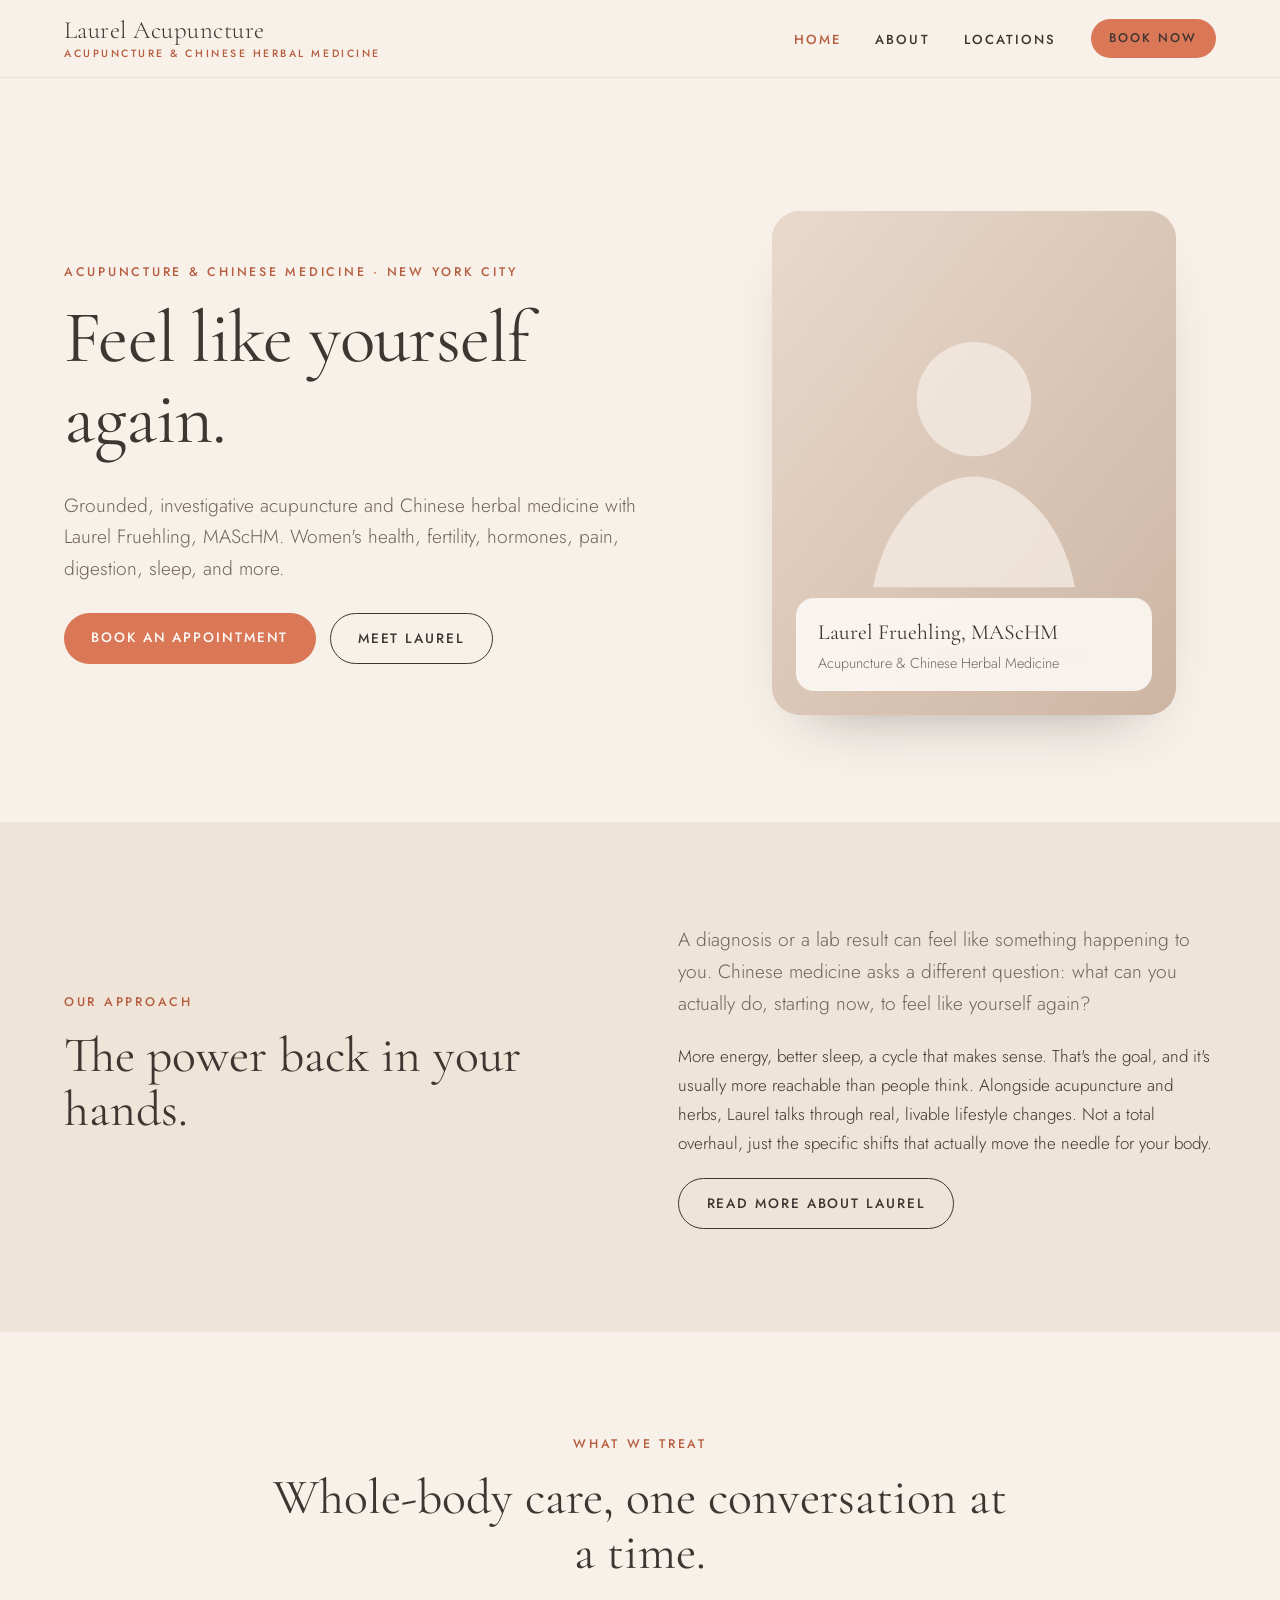
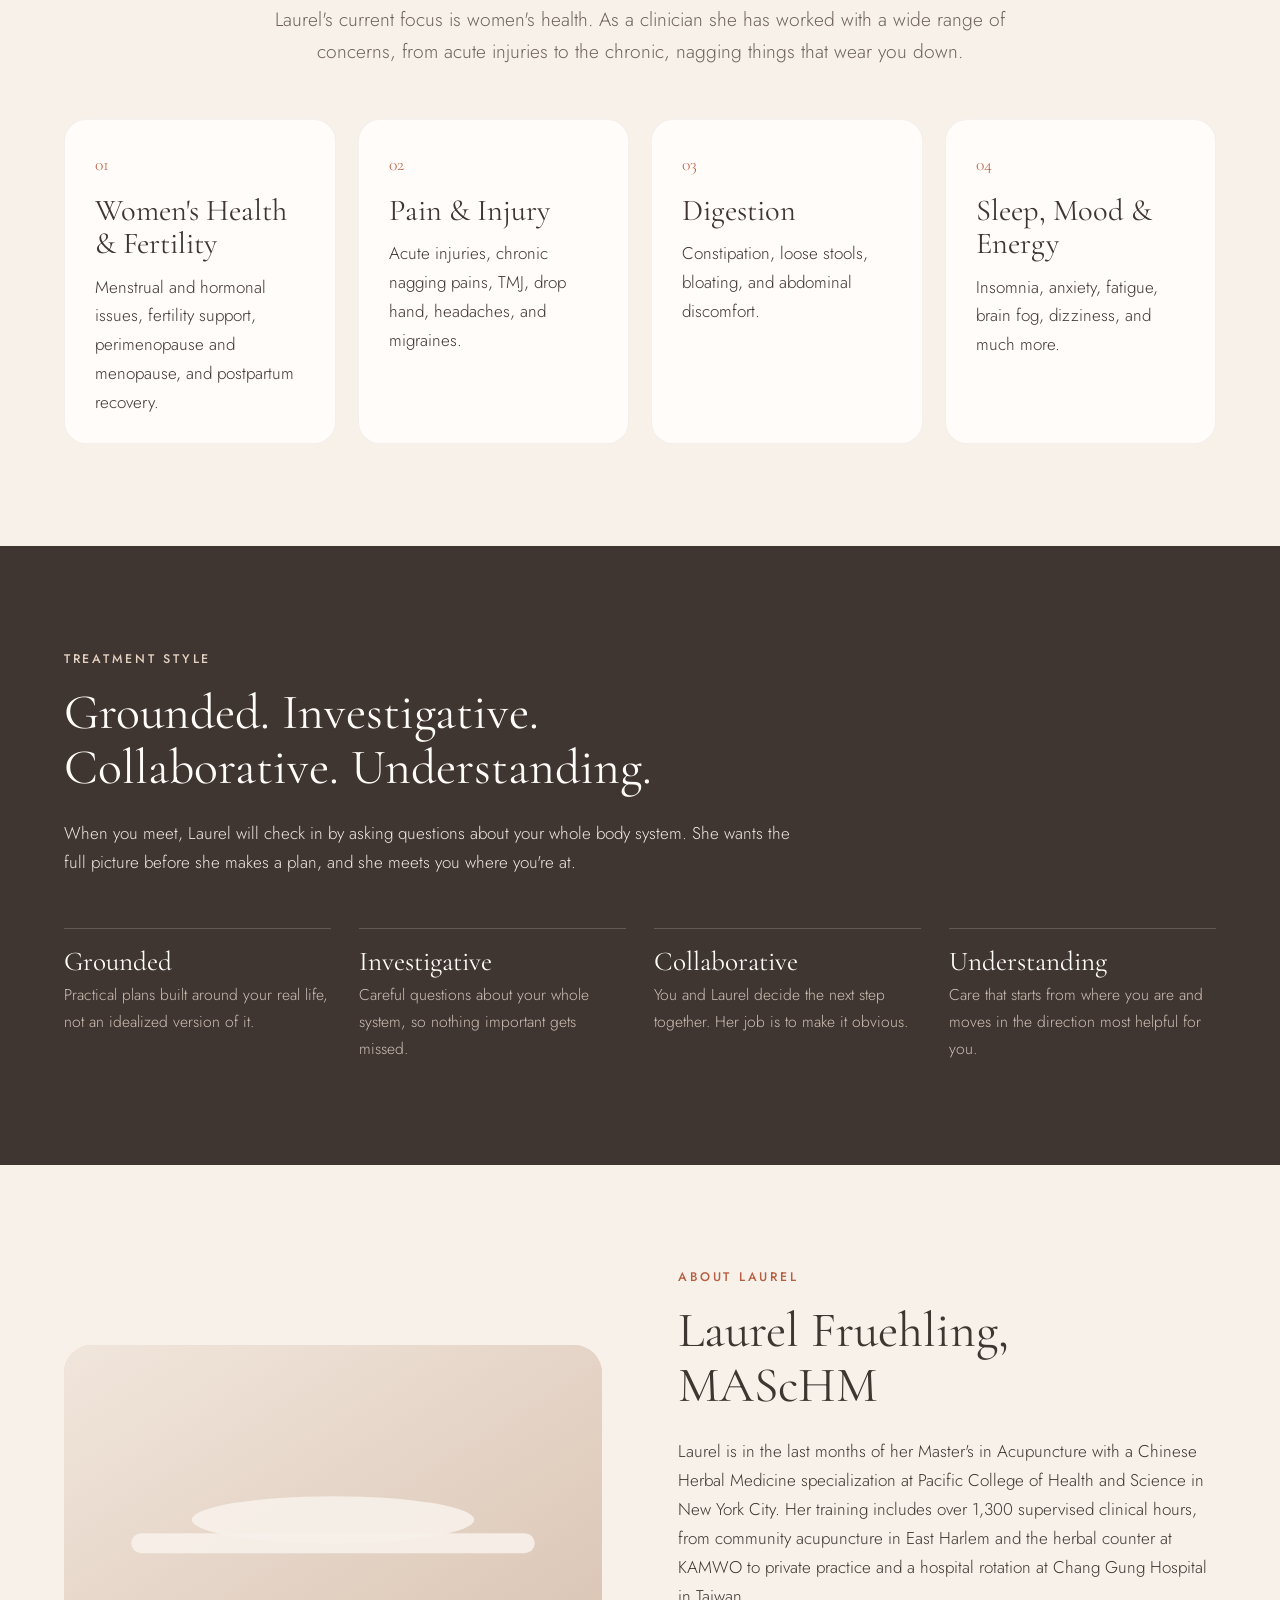
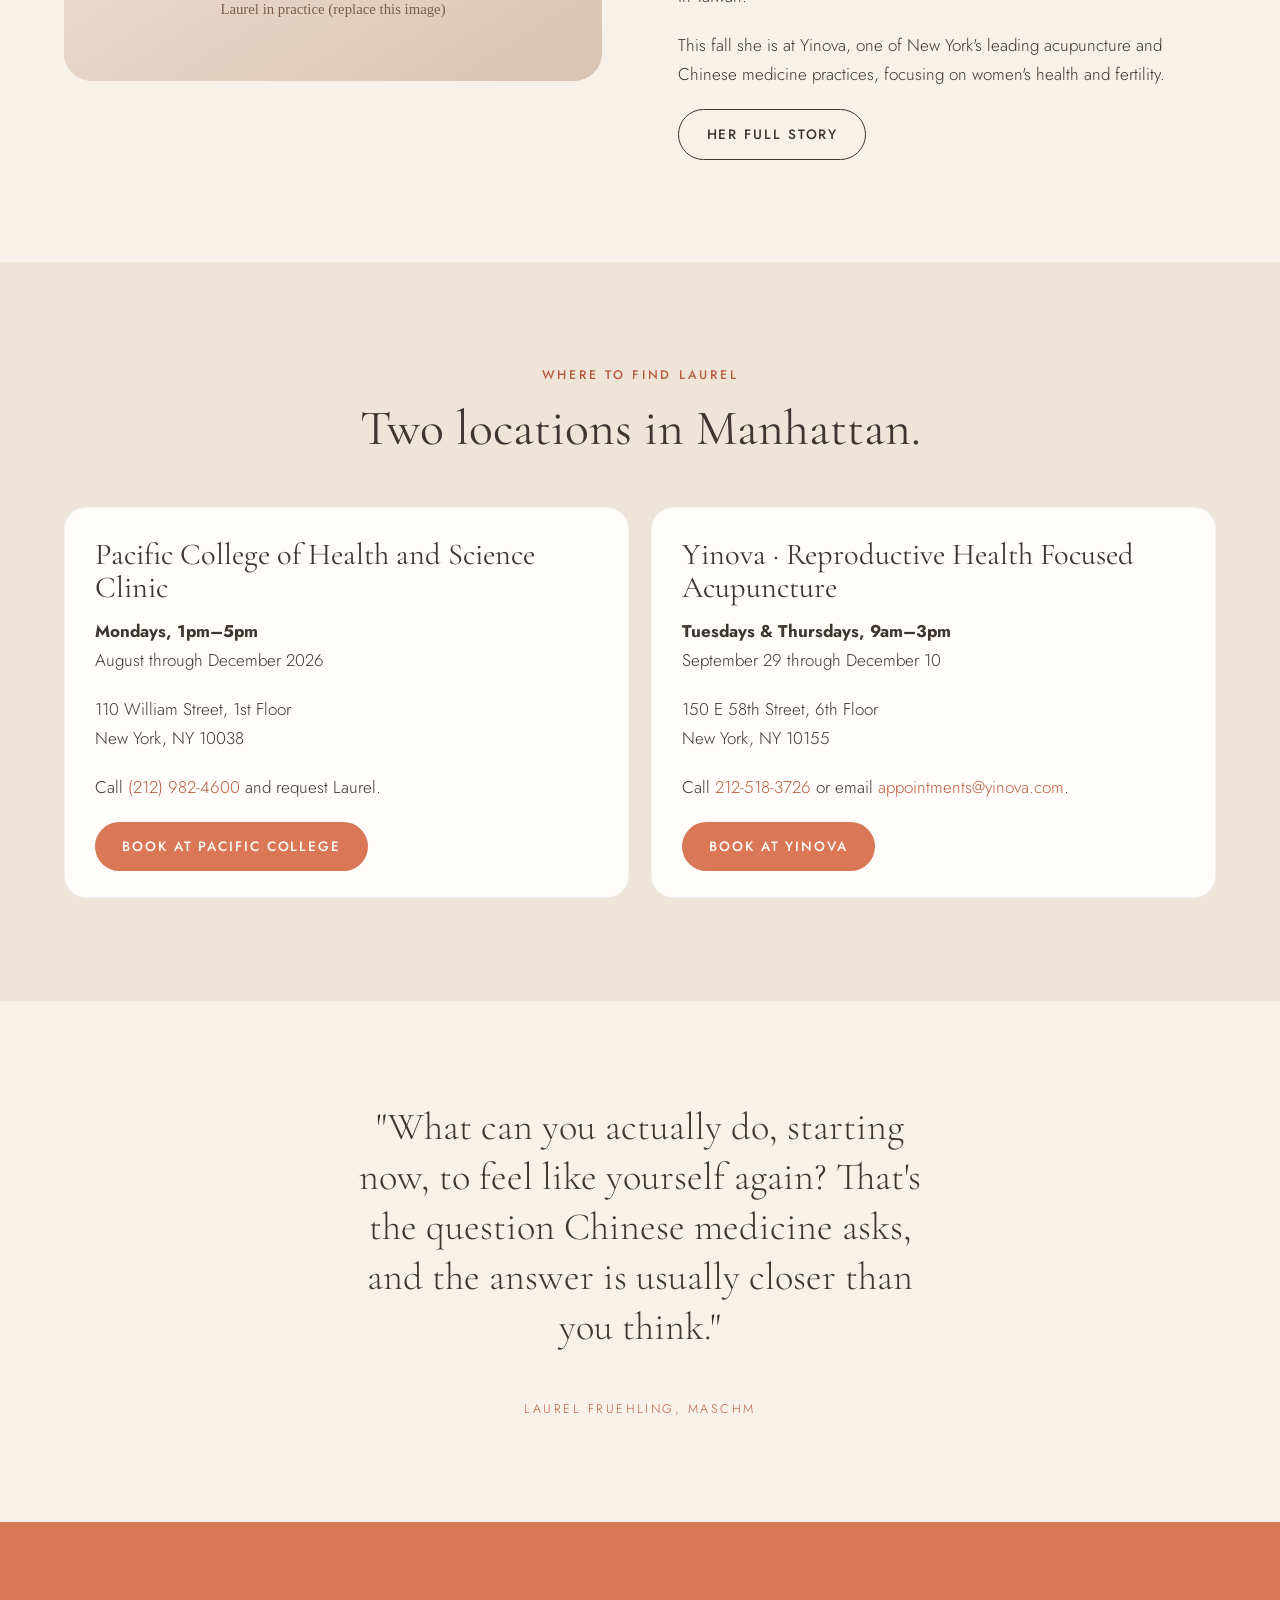
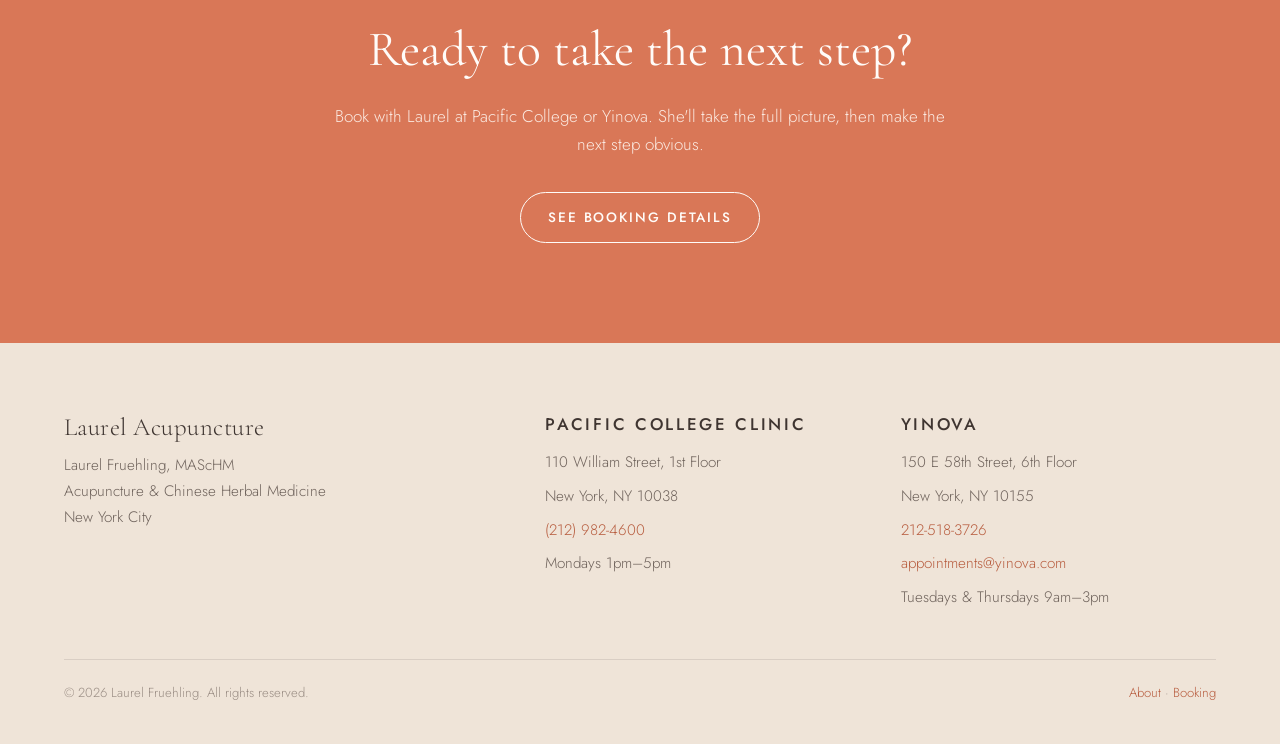
==== index.html @ be8a11d7 "Add Laurel Acupuncture website: landing, about, and booking pages Static site styled after warm edit" ====
<!doctype html>
<html lang="en">
<head>
  <meta charset="utf-8">
  <meta name="viewport" content="width=device-width, initial-scale=1">
  <title>Laurel Acupuncture — Acupuncture &amp; Chinese Herbal Medicine in New York City</title>
  <meta name="description" content="Laurel Fruehling, MAScHM, offers grounded, investigative acupuncture and Chinese herbal medicine in New York City, with a focus on women's health, fertility, and hormonal wellness.">
  <link rel="preconnect" href="https://fonts.googleapis.com">
  <link rel="preconnect" href="https://fonts.gstatic.com" crossorigin>
  <link href="https://fonts.googleapis.com/css2?family=Cormorant+Garamond:ital,wght@0,400;0,500;1,400&family=Jost:wght@300;400;500&display=swap" rel="stylesheet">
  <link rel="stylesheet" href="css/styles.css">
</head>
<body>

  <header class="site-header">
    <div class="wrap nav">
      <a class="brand" href="index.html">Laurel Acupuncture<small>Acupuncture &amp; Chinese Herbal Medicine</small></a>
      <button class="nav-toggle" aria-expanded="false" aria-controls="nav-links">Menu</button>
      <ul class="nav-links" id="nav-links">
        <li><a href="index.html" aria-current="page">Home</a></li>
        <li><a href="about.html">About</a></li>
        <li><a href="booking.html">Locations</a></li>
        <li><a class="btn btn-primary" href="booking.html">Book Now</a></li>
      </ul>
    </div>
  </header>

  <main>

    <section class="hero">
      <div class="wrap hero-grid">
        <div>
          <p class="eyebrow">Acupuncture &amp; Chinese Medicine · New York City</p>
          <h1>Feel like yourself again.</h1>
          <p class="lead">Grounded, investigative acupuncture and Chinese herbal medicine with Laurel Fruehling, MAScHM. Women's health, fertility, hormones, pain, digestion, sleep, and more.</p>
          <div class="hero-actions">
            <a class="btn btn-primary" href="booking.html">Book an appointment</a>
            <a class="btn btn-outline" href="about.html">Meet Laurel</a>
          </div>
        </div>
        <figure class="hero-figure">
          <img src="images/laurel-portrait.jpg" onerror="this.onerror=null;this.src='images/laurel-portrait.svg'" alt="Laurel Fruehling, acupuncturist and Chinese herbalist">
          <figcaption><strong>Laurel Fruehling, MAScHM</strong>Acupuncture &amp; Chinese Herbal Medicine</figcaption>
        </figure>
      </div>
    </section>

    <section class="section section-sand">
      <div class="wrap two-col">
        <div>
          <p class="eyebrow">Our approach</p>
          <h2>The power back in your hands.</h2>
        </div>
        <div>
          <p class="lead">A diagnosis or a lab result can feel like something happening to you. Chinese medicine asks a different question: what can you actually do, starting now, to feel like yourself again?</p>
          <p>More energy, better sleep, a cycle that makes sense. That's the goal, and it's usually more reachable than people think. Alongside acupuncture and herbs, Laurel talks through real, livable lifestyle changes. Not a total overhaul, just the specific shifts that actually move the needle for your body.</p>
          <a class="btn btn-outline" href="about.html">Read more about Laurel</a>
        </div>
      </div>
    </section>

    <section class="section">
      <div class="wrap">
        <div class="section-head center">
          <p class="eyebrow">What we treat</p>
          <h2>Whole-body care, one conversation at a time.</h2>
          <p class="lead">Laurel's current focus is women's health. As a clinician she has worked with a wide range of concerns, from acute injuries to the chronic, nagging things that wear you down.</p>
        </div>

        <div class="card-grid">
          <article class="card">
            <p class="num">01</p>
            <h3>Women's Health &amp; Fertility</h3>
            <p>Menstrual and hormonal issues, fertility support, perimenopause and menopause, and postpartum recovery.</p>
          </article>
          <article class="card">
            <p class="num">02</p>
            <h3>Pain &amp; Injury</h3>
            <p>Acute injuries, chronic nagging pains, TMJ, drop hand, headaches, and migraines.</p>
          </article>
          <article class="card">
            <p class="num">03</p>
            <h3>Digestion</h3>
            <p>Constipation, loose stools, bloating, and abdominal discomfort.</p>
          </article>
          <article class="card">
            <p class="num">04</p>
            <h3>Sleep, Mood &amp; Energy</h3>
            <p>Insomnia, anxiety, fatigue, brain fog, dizziness, and much more.</p>
          </article>
        </div>
      </div>
    </section>

    <section class="section section-ink">
      <div class="wrap">
        <div class="section-head">
          <p class="eyebrow">Treatment style</p>
          <h2>Grounded. Investigative. Collaborative. Understanding.</h2>
          <p>When you meet, Laurel will check in by asking questions about your whole body system. She wants the full picture before she makes a plan, and she meets you where you're at.</p>
        </div>
        <div class="values">
          <div>
            <h3>Grounded</h3>
            <p>Practical plans built around your real life, not an idealized version of it.</p>
          </div>
          <div>
            <h3>Investigative</h3>
            <p>Careful questions about your whole system, so nothing important gets missed.</p>
          </div>
          <div>
            <h3>Collaborative</h3>
            <p>You and Laurel decide the next step together. Her job is to make it obvious.</p>
          </div>
          <div>
            <h3>Understanding</h3>
            <p>Care that starts from where you are and moves in the direction most helpful for you.</p>
          </div>
        </div>
      </div>
    </section>

    <section class="section">
      <div class="wrap two-col">
        <div class="rounded-img">
          <img src="images/laurel-practice.jpg" onerror="this.onerror=null;this.src='images/laurel-practice.svg'" alt="Laurel treating a patient">
        </div>
        <div>
          <p class="eyebrow">About Laurel</p>
          <h2>Laurel Fruehling, MAScHM</h2>
          <p>Laurel is in the last months of her Master's in Acupuncture with a Chinese Herbal Medicine specialization at Pacific College of Health and Science in New York City. Her training includes over 1,300 supervised clinical hours, from community acupuncture in East Harlem and the herbal counter at KAMWO to private practice and a hospital rotation at Chang Gung Hospital in Taiwan.</p>
          <p>This fall she is at Yinova, one of New York's leading acupuncture and Chinese medicine practices, focusing on women's health and fertility.</p>
          <a class="btn btn-outline" href="about.html">Her full story</a>
        </div>
      </div>
    </section>

    <section class="section section-sand">
      <div class="wrap">
        <div class="section-head center">
          <p class="eyebrow">Where to find Laurel</p>
          <h2>Two locations in Manhattan.</h2>
        </div>
        <div class="card-grid">
          <article class="card">
            <h3>Pacific College of Health and Science Clinic</h3>
            <p><strong>Mondays, 1pm–5pm</strong><br>August through December 2026</p>
            <p>110 William Street, 1st Floor<br>New York, NY 10038</p>
            <p>Call <a href="tel:+12129824600">(212) 982-4600</a> and request Laurel.</p>
            <a class="btn btn-primary" href="booking.html#pacific">Book at Pacific College</a>
          </article>
          <article class="card">
            <h3>Yinova · Reproductive Health Focused Acupuncture</h3>
            <p><strong>Tuesdays &amp; Thursdays, 9am–3pm</strong><br>September 29 through December 10</p>
            <p>150 E 58th Street, 6th Floor<br>New York, NY 10155</p>
            <p>Call <a href="tel:+12125183726">212-518-3726</a> or email <a href="mailto:appointments@yinova.com">appointments@yinova.com</a>.</p>
            <a class="btn btn-primary" href="booking.html#yinova">Book at Yinova</a>
          </article>
        </div>
      </div>
    </section>

    <section class="section">
      <div class="wrap">
        <blockquote class="quote">
          <p>"What can you actually do, starting now, to feel like yourself again? That's the question Chinese medicine asks, and the answer is usually closer than you think."</p>
          <cite>Laurel Fruehling, MAScHM</cite>
        </blockquote>
      </div>
    </section>

    <section class="cta-band">
      <div class="wrap">
        <h2>Ready to take the next step?</h2>
        <p>Book with Laurel at Pacific College or Yinova. She'll take the full picture, then make the next step obvious.</p>
        <a class="btn btn-light" href="booking.html">See booking details</a>
      </div>
    </section>

  </main>

  <footer class="site-footer">
    <div class="wrap">
      <div class="footer-grid">
        <div>
          <a class="brand" href="index.html">Laurel Acupuncture</a>
          <p>Laurel Fruehling, MAScHM<br>Acupuncture &amp; Chinese Herbal Medicine<br>New York City</p>
        </div>
        <div>
          <h3>Pacific College Clinic</h3>
          <ul>
            <li>110 William Street, 1st Floor</li>
            <li>New York, NY 10038</li>
            <li><a href="tel:+12129824600">(212) 982-4600</a></li>
            <li>Mondays 1pm–5pm</li>
          </ul>
        </div>
        <div>
          <h3>Yinova</h3>
          <ul>
            <li>150 E 58th Street, 6th Floor</li>
            <li>New York, NY 10155</li>
            <li><a href="tel:+12125183726">212-518-3726</a></li>
            <li><a href="mailto:appointments@yinova.com">appointments@yinova.com</a></li>
            <li>Tuesdays &amp; Thursdays 9am–3pm</li>
          </ul>
        </div>
      </div>
      <div class="footer-bottom">
        <span>© 2026 Laurel Fruehling. All rights reserved.</span>
        <span><a href="about.html">About</a> · <a href="booking.html">Booking</a></span>
      </div>
    </div>
  </footer>

  <script src="js/nav.js"></script>
</body>
</html>
---- css/styles.css ----
/* Laurel Acupuncture — shared styles
   Palette and typography inspired by warm, editorial wellness sites:
   cream and sand backgrounds, a terracotta accent, serif display type. */

:root {
  --cream: #f7f1ea;
  --cream-deep: #efe4d8;
  --sand: #e3d2c2;
  --sand-deep: #d6c0ab;
  --terracotta: #d97757;
  --terracotta-deep: #b85e40;
  --ink: #3f3531;
  --ink-soft: #6f635c;
  --ink-mute: #9a8d84;
  --white: #fffcf9;

  --font-display: "Cormorant Garamond", "Times New Roman", Georgia, serif;
  --font-body: "Jost", "Helvetica Neue", Arial, sans-serif;

  --max: 1180px;
  --gutter: clamp(20px, 5vw, 64px);
  --radius: 28px;
}

*,
*::before,
*::after {
  box-sizing: border-box;
}

html {
  scroll-behavior: smooth;
}

body {
  margin: 0;
  background: var(--cream);
  color: var(--ink);
  font-family: var(--font-body);
  font-weight: 300;
  font-size: 17px;
  line-height: 1.7;
  -webkit-font-smoothing: antialiased;
}

img {
  max-width: 100%;
  display: block;
}

a {
  color: var(--terracotta-deep);
  text-decoration: none;
}

a:hover {
  text-decoration: underline;
}

h1,
h2,
h3 {
  font-family: var(--font-display);
  font-weight: 400;
  line-height: 1.1;
  margin: 0 0 0.5em;
  color: var(--ink);
}

h1 {
  font-size: clamp(2.6rem, 6vw, 4.6rem);
  letter-spacing: -0.01em;
}

h2 {
  font-size: clamp(2rem, 4vw, 3.1rem);
}

h3 {
  font-size: clamp(1.5rem, 2.4vw, 1.9rem);
}

p {
  margin: 0 0 1.2em;
}

.eyebrow {
  font-family: var(--font-body);
  font-size: 0.78rem;
  font-weight: 500;
  letter-spacing: 0.22em;
  text-transform: uppercase;
  color: var(--terracotta-deep);
  margin-bottom: 1.2em;
}

.lead {
  font-size: 1.2rem;
  line-height: 1.65;
  color: var(--ink-soft);
}

.wrap {
  width: min(var(--max), 100% - 2 * var(--gutter));
  margin-inline: auto;
}

/* ---------- Buttons ---------- */

.btn {
  display: inline-block;
  padding: 0.95em 2em;
  border-radius: 999px;
  font-family: var(--font-body);
  font-size: 0.85rem;
  font-weight: 500;
  letter-spacing: 0.14em;
  text-transform: uppercase;
  text-decoration: none;
  transition: background 0.2s ease, color 0.2s ease, transform 0.2s ease;
}

.btn:hover {
  text-decoration: none;
  transform: translateY(-1px);
}

.btn-primary {
  background: var(--terracotta);
  color: var(--white);
}

.btn-primary:hover {
  background: var(--terracotta-deep);
}

.btn-outline {
  border: 1px solid var(--ink);
  color: var(--ink);
}

.btn-outline:hover {
  background: var(--ink);
  color: var(--white);
}

.btn-light {
  border: 1px solid var(--white);
  color: var(--white);
}

.btn-light:hover {
  background: var(--white);
  color: var(--ink);
}

/* ---------- Header ---------- */

.site-header {
  position: sticky;
  top: 0;
  z-index: 50;
  background: rgba(247, 241, 234, 0.92);
  backdrop-filter: blur(10px);
  border-bottom: 1px solid rgba(63, 53, 49, 0.08);
}

.nav {
  display: flex;
  align-items: center;
  justify-content: space-between;
  gap: 24px;
  padding: 18px 0;
}

.brand {
  font-family: var(--font-display);
  font-size: 1.55rem;
  letter-spacing: 0.02em;
  color: var(--ink);
  line-height: 1;
}

.brand:hover {
  text-decoration: none;
}

.brand small {
  display: block;
  font-family: var(--font-body);
  font-size: 0.66rem;
  font-weight: 500;
  letter-spacing: 0.24em;
  text-transform: uppercase;
  color: var(--terracotta-deep);
  margin-top: 6px;
}

.nav-links {
  display: flex;
  align-items: center;
  gap: 34px;
  list-style: none;
  margin: 0;
  padding: 0;
}

.nav-links a {
  font-size: 0.82rem;
  font-weight: 500;
  letter-spacing: 0.16em;
  text-transform: uppercase;
  color: var(--ink);
}

.nav-links a:hover,
.nav-links a[aria-current="page"] {
  color: var(--terracotta-deep);
  text-decoration: none;
}

.nav-links .btn {
  padding: 0.7em 1.5em;
  font-size: 0.78rem;
}

.nav-toggle {
  display: none;
  background: none;
  border: 1px solid var(--ink);
  border-radius: 999px;
  padding: 8px 14px;
  font-family: var(--font-body);
  font-size: 0.78rem;
  letter-spacing: 0.14em;
  text-transform: uppercase;
  color: var(--ink);
  cursor: pointer;
}

@media (max-width: 800px) {
  .nav-toggle {
    display: inline-block;
  }

  .nav-links {
    display: none;
    position: absolute;
    left: 0;
    right: 0;
    top: 100%;
    flex-direction: column;
    align-items: flex-start;
    gap: 18px;
    padding: 24px var(--gutter) 30px;
    background: var(--cream);
    border-bottom: 1px solid rgba(63, 53, 49, 0.1);
  }

  .nav-links.open {
    display: flex;
  }
}

/* ---------- Hero ---------- */

.hero {
  padding: clamp(56px, 9vw, 120px) 0 clamp(48px, 7vw, 96px);
}

.hero-grid {
  display: grid;
  grid-template-columns: 1.1fr 0.9fr;
  gap: clamp(32px, 6vw, 80px);
  align-items: center;
}

.hero h1 {
  margin-bottom: 0.4em;
}

.hero .lead {
  max-width: 34em;
}

.hero-actions {
  display: flex;
  flex-wrap: wrap;
  gap: 14px;
  margin-top: 28px;
}

.hero-figure {
  position: relative;
  border-radius: var(--radius);
  overflow: hidden;
  aspect-ratio: 4 / 5;
  background: var(--sand);
  box-shadow: 0 30px 60px -40px rgba(63, 53, 49, 0.5);
}

.hero-figure img {
  width: 100%;
  height: 100%;
  object-fit: cover;
}

.hero-figure figcaption {
  position: absolute;
  left: 24px;
  bottom: 24px;
  right: 24px;
  padding: 16px 22px;
  border-radius: 18px;
  background: rgba(255, 252, 249, 0.85);
  backdrop-filter: blur(6px);
  font-size: 0.9rem;
  color: var(--ink-soft);
}

.hero-figure figcaption strong {
  display: block;
  font-family: var(--font-display);
  font-size: 1.35rem;
  font-weight: 400;
  color: var(--ink);
}

@media (max-width: 860px) {
  .hero-grid {
    grid-template-columns: 1fr;
  }

  .hero-figure {
    order: -1;
    aspect-ratio: 4 / 3;
  }
}

/* ---------- Sections ---------- */

.section {
  padding: clamp(56px, 8vw, 110px) 0;
}

.section-tight {
  padding: clamp(40px, 6vw, 80px) 0;
}

.section-sand {
  background: var(--cream-deep);
}

.section-ink {
  background: var(--ink);
  color: #efe7e0;
}

.section-ink h2,
.section-ink h3 {
  color: var(--white);
}

.section-ink .eyebrow {
  color: var(--sand);
}

.section-head {
  max-width: 44em;
  margin-bottom: clamp(28px, 4vw, 52px);
}

.section-head.center {
  text-align: center;
  margin-inline: auto;
}

.two-col {
  display: grid;
  grid-template-columns: 1fr 1fr;
  gap: clamp(32px, 6vw, 88px);
  align-items: center;
}

.two-col.top {
  align-items: start;
}

@media (max-width: 860px) {
  .two-col {
    grid-template-columns: 1fr;
  }
}

.rounded-img {
  border-radius: var(--radius);
  overflow: hidden;
  background: var(--sand);
}

.rounded-img img {
  width: 100%;
  height: 100%;
  object-fit: cover;
}

/* ---------- Cards and lists ---------- */

.card-grid {
  display: grid;
  grid-template-columns: repeat(auto-fit, minmax(240px, 1fr));
  gap: 22px;
}

.card {
  background: var(--white);
  border-radius: 22px;
  padding: 30px 30px 26px;
  border: 1px solid rgba(63, 53, 49, 0.06);
}

.card h3 {
  margin-bottom: 0.4em;
}

.card p:last-child {
  margin-bottom: 0;
}

.card .num {
  font-family: var(--font-display);
  font-size: 1.1rem;
  color: var(--terracotta-deep);
  margin-bottom: 14px;
}

.pill-list {
  display: flex;
  flex-wrap: wrap;
  gap: 10px;
  list-style: none;
  margin: 0;
  padding: 0;
}

.pill-list li {
  padding: 9px 18px;
  border-radius: 999px;
  background: var(--white);
  border: 1px solid var(--sand-deep);
  font-size: 0.92rem;
  color: var(--ink-soft);
}

.values {
  display: grid;
  grid-template-columns: repeat(auto-fit, minmax(200px, 1fr));
  gap: 28px;
  margin-top: 32px;
}

.values div {
  border-top: 1px solid rgba(255, 255, 255, 0.18);
  padding-top: 18px;
}

.values h3 {
  font-size: 1.7rem;
  margin-bottom: 0.2em;
}

.values p {
  color: #cdbfb4;
  font-size: 0.98rem;
  margin: 0;
}

/* ---------- Location blocks ---------- */

.location {
  display: grid;
  grid-template-columns: 1fr 1fr;
  gap: clamp(32px, 6vw, 80px);
  align-items: start;
  padding: clamp(40px, 6vw, 72px) 0;
  border-top: 1px solid rgba(63, 53, 49, 0.12);
}

.location:first-of-type {
  border-top: 0;
  padding-top: 0;
}

.location h2 {
  margin-bottom: 0.3em;
}

.location .sub {
  color: var(--terracotta-deep);
  font-family: var(--font-display);
  font-size: 1.35rem;
  margin-bottom: 1.2em;
}

.details {
  display: grid;
  gap: 18px;
  margin: 0 0 28px;
  padding: 0;
  list-style: none;
}

.details li {
  display: grid;
  grid-template-columns: 120px 1fr;
  gap: 14px;
  padding-bottom: 18px;
  border-bottom: 1px solid rgba(63, 53, 49, 0.1);
}

.details li span:first-child {
  font-size: 0.74rem;
  font-weight: 500;
  letter-spacing: 0.2em;
  text-transform: uppercase;
  color: var(--ink-mute);
  padding-top: 5px;
}

.details li span:last-child {
  color: var(--ink);
}

.steps {
  counter-reset: step;
  list-style: none;
  margin: 0 0 30px;
  padding: 0;
  display: grid;
  gap: 14px;
}

.steps li {
  position: relative;
  padding-left: 52px;
  color: var(--ink-soft);
}

.steps li::before {
  counter-increment: step;
  content: counter(step);
  position: absolute;
  left: 0;
  top: 2px;
  width: 34px;
  height: 34px;
  border-radius: 50%;
  display: grid;
  place-items: center;
  background: var(--sand);
  color: var(--ink);
  font-family: var(--font-display);
  font-size: 1.15rem;
}

.note {
  padding: 18px 22px;
  border-radius: 16px;
  background: var(--cream-deep);
  color: var(--ink-soft);
  font-size: 0.95rem;
}

.section-sand .note {
  background: var(--white);
}

.flyer {
  border-radius: var(--radius);
  overflow: hidden;
  box-shadow: 0 30px 60px -40px rgba(63, 53, 49, 0.5);
}

@media (max-width: 860px) {
  .location {
    grid-template-columns: 1fr;
  }

  .details li {
    grid-template-columns: 1fr;
    gap: 4px;
  }
}

/* ---------- Quote band ---------- */

.quote {
  text-align: center;
  max-width: 34em;
  margin: 0 auto;
}

.quote p {
  font-family: var(--font-display);
  font-size: clamp(1.6rem, 3vw, 2.4rem);
  line-height: 1.3;
  color: var(--ink);
}

.quote cite {
  display: block;
  font-style: normal;
  font-size: 0.78rem;
  letter-spacing: 0.2em;
  text-transform: uppercase;
  color: var(--terracotta-deep);
}

/* ---------- Page hero (About) ---------- */

.page-hero {
  position: relative;
  min-height: min(78vh, 720px);
  display: flex;
  align-items: flex-end;
  overflow: hidden;
  background: var(--sand);
}

.page-hero img {
  position: absolute;
  inset: 0;
  width: 100%;
  height: 100%;
  object-fit: cover;
  object-position: center 30%;
}

.page-hero::after {
  content: "";
  position: absolute;
  inset: 0;
  background: linear-gradient(to top, rgba(50, 38, 32, 0.75) 0%, rgba(50, 38, 32, 0.15) 55%, rgba(50, 38, 32, 0) 100%);
}

.page-hero .wrap {
  position: relative;
  z-index: 1;
  padding: clamp(48px, 8vw, 96px) 0 clamp(40px, 6vw, 72px);
  color: var(--white);
}

.page-hero .eyebrow {
  color: var(--sand);
}

.page-hero h1 {
  color: var(--white);
  margin-bottom: 0.2em;
}

.page-hero p {
  color: #eadfd5;
  font-size: 1.1rem;
  max-width: 34em;
}

/* ---------- CTA band ---------- */

.cta-band {
  background: var(--terracotta);
  color: var(--white);
  text-align: center;
  padding: clamp(56px, 8vw, 100px) 0;
}

.cta-band h2 {
  color: var(--white);
}

.cta-band p {
  color: #fbe9e0;
  max-width: 36em;
  margin-inline: auto;
}

.cta-band .btn-light {
  margin-top: 12px;
}

/* ---------- Footer ---------- */

.site-footer {
  background: var(--cream-deep);
  padding: clamp(48px, 6vw, 72px) 0 40px;
  font-size: 0.95rem;
  color: var(--ink-soft);
}

.footer-grid {
  display: grid;
  grid-template-columns: 1.4fr 1fr 1fr;
  gap: 40px;
}

.site-footer h3 {
  font-size: 1.05rem;
  font-family: var(--font-body);
  font-weight: 500;
  letter-spacing: 0.16em;
  text-transform: uppercase;
  color: var(--ink);
  margin-bottom: 1em;
}

.site-footer ul {
  list-style: none;
  padding: 0;
  margin: 0;
}

.site-footer li {
  margin-bottom: 8px;
}

.site-footer .brand {
  margin-bottom: 14px;
  display: inline-block;
}

.footer-bottom {
  margin-top: 40px;
  padding-top: 22px;
  border-top: 1px solid rgba(63, 53, 49, 0.12);
  display: flex;
  flex-wrap: wrap;
  justify-content: space-between;
  gap: 12px;
  font-size: 0.82rem;
  color: var(--ink-mute);
}

@media (max-width: 760px) {
  .footer-grid {
    grid-template-columns: 1fr;
    gap: 28px;
  }
}
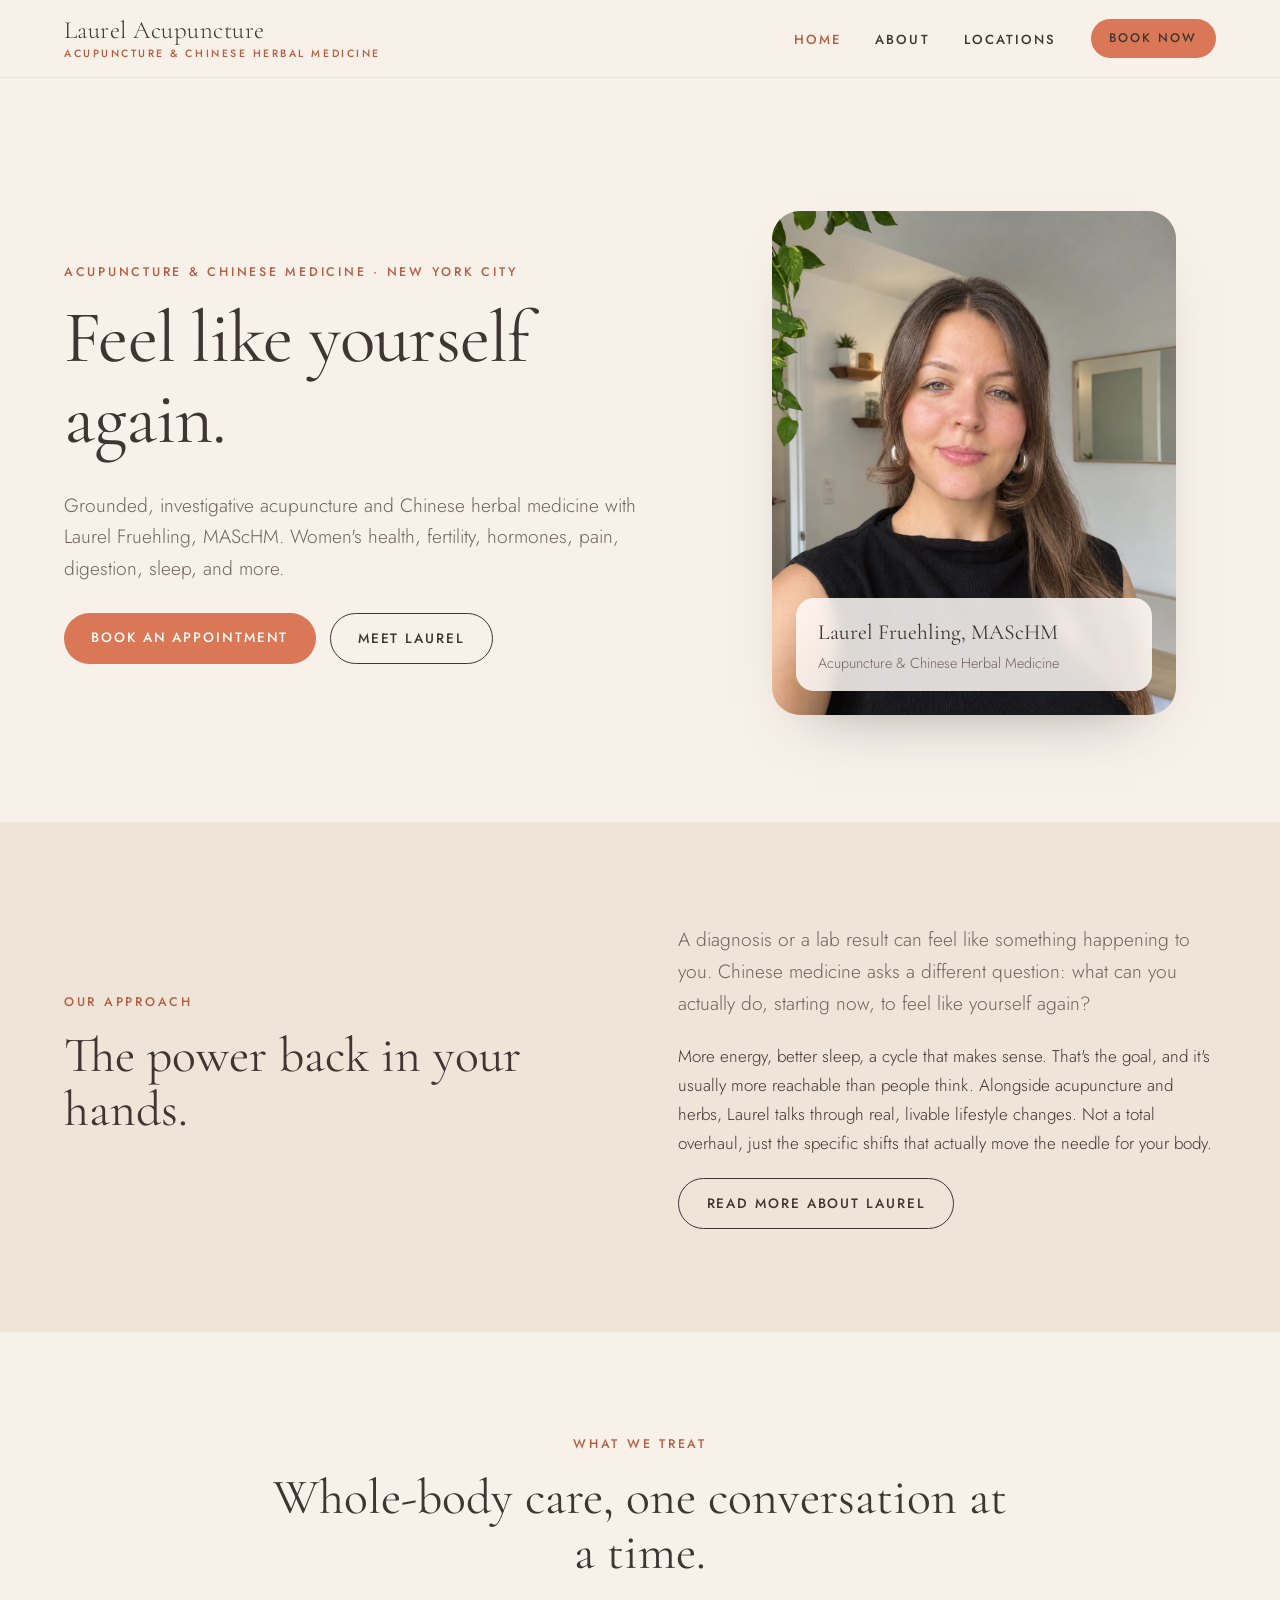
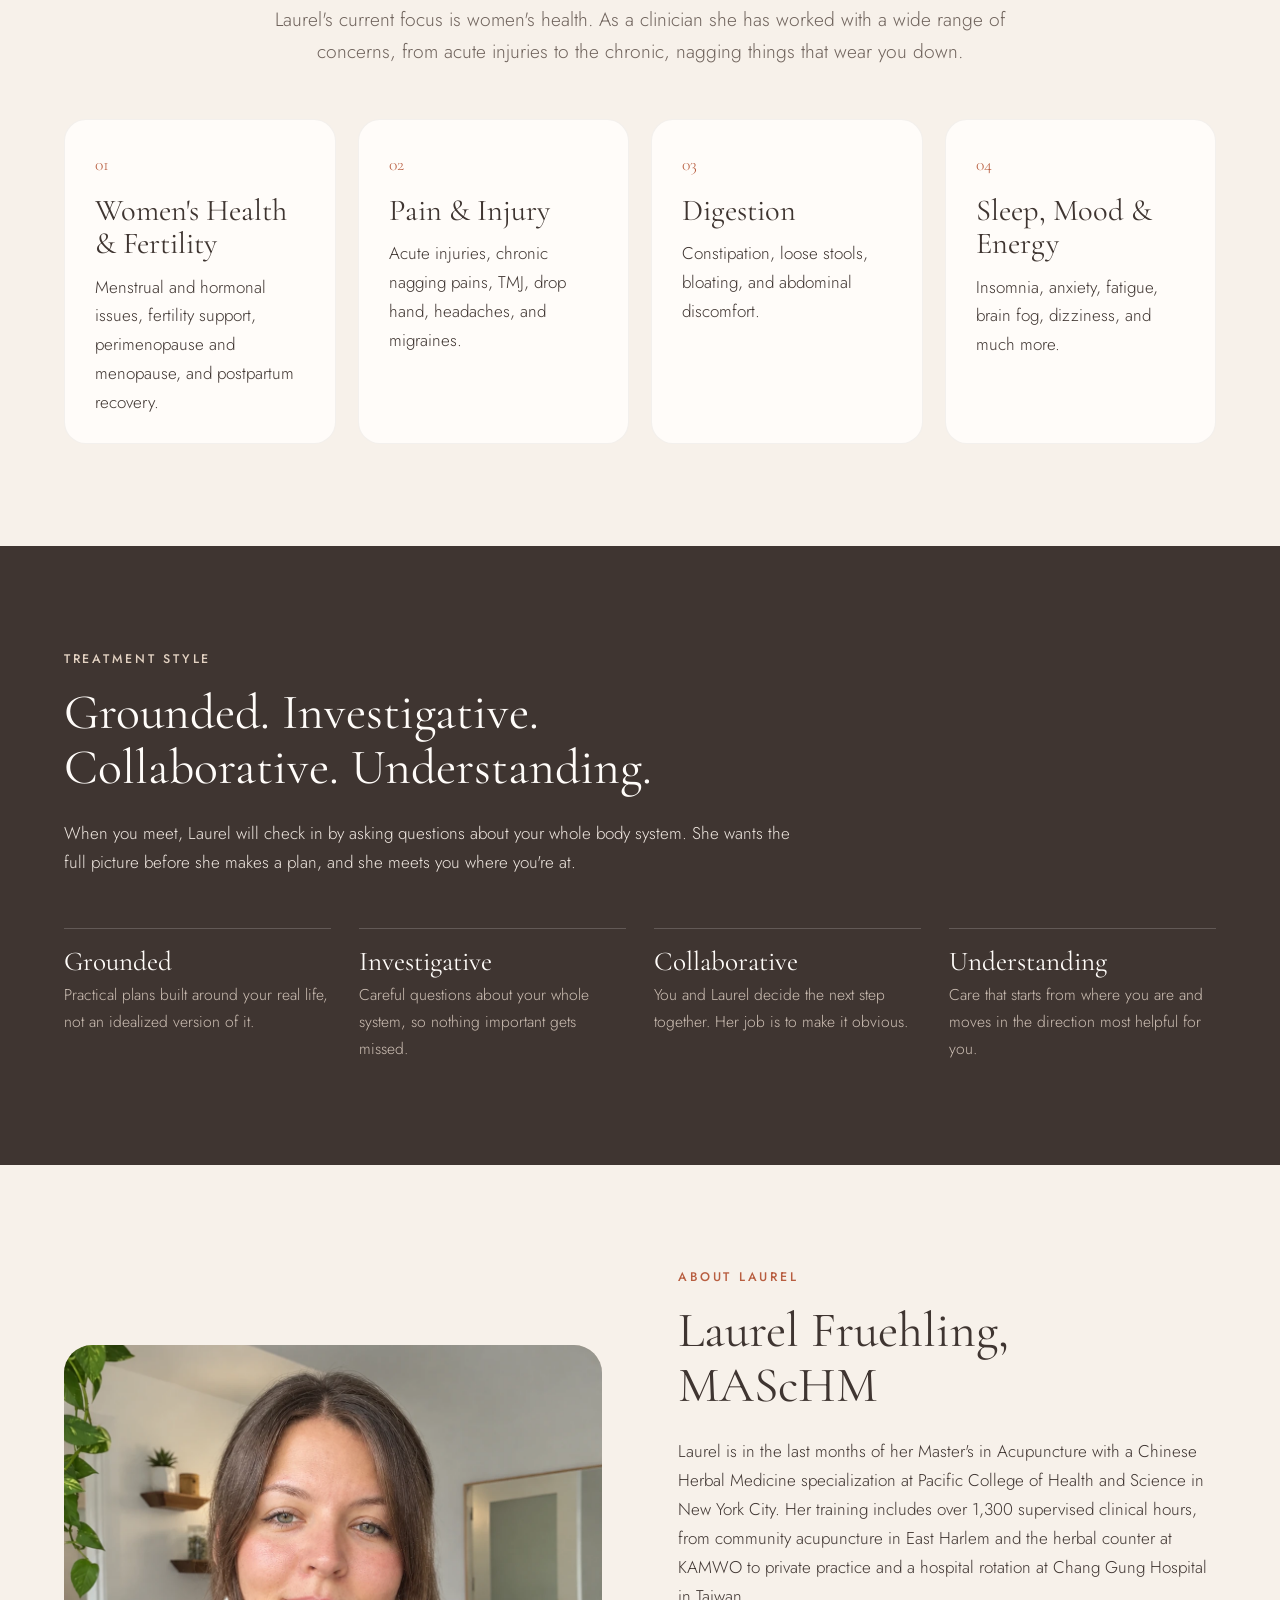
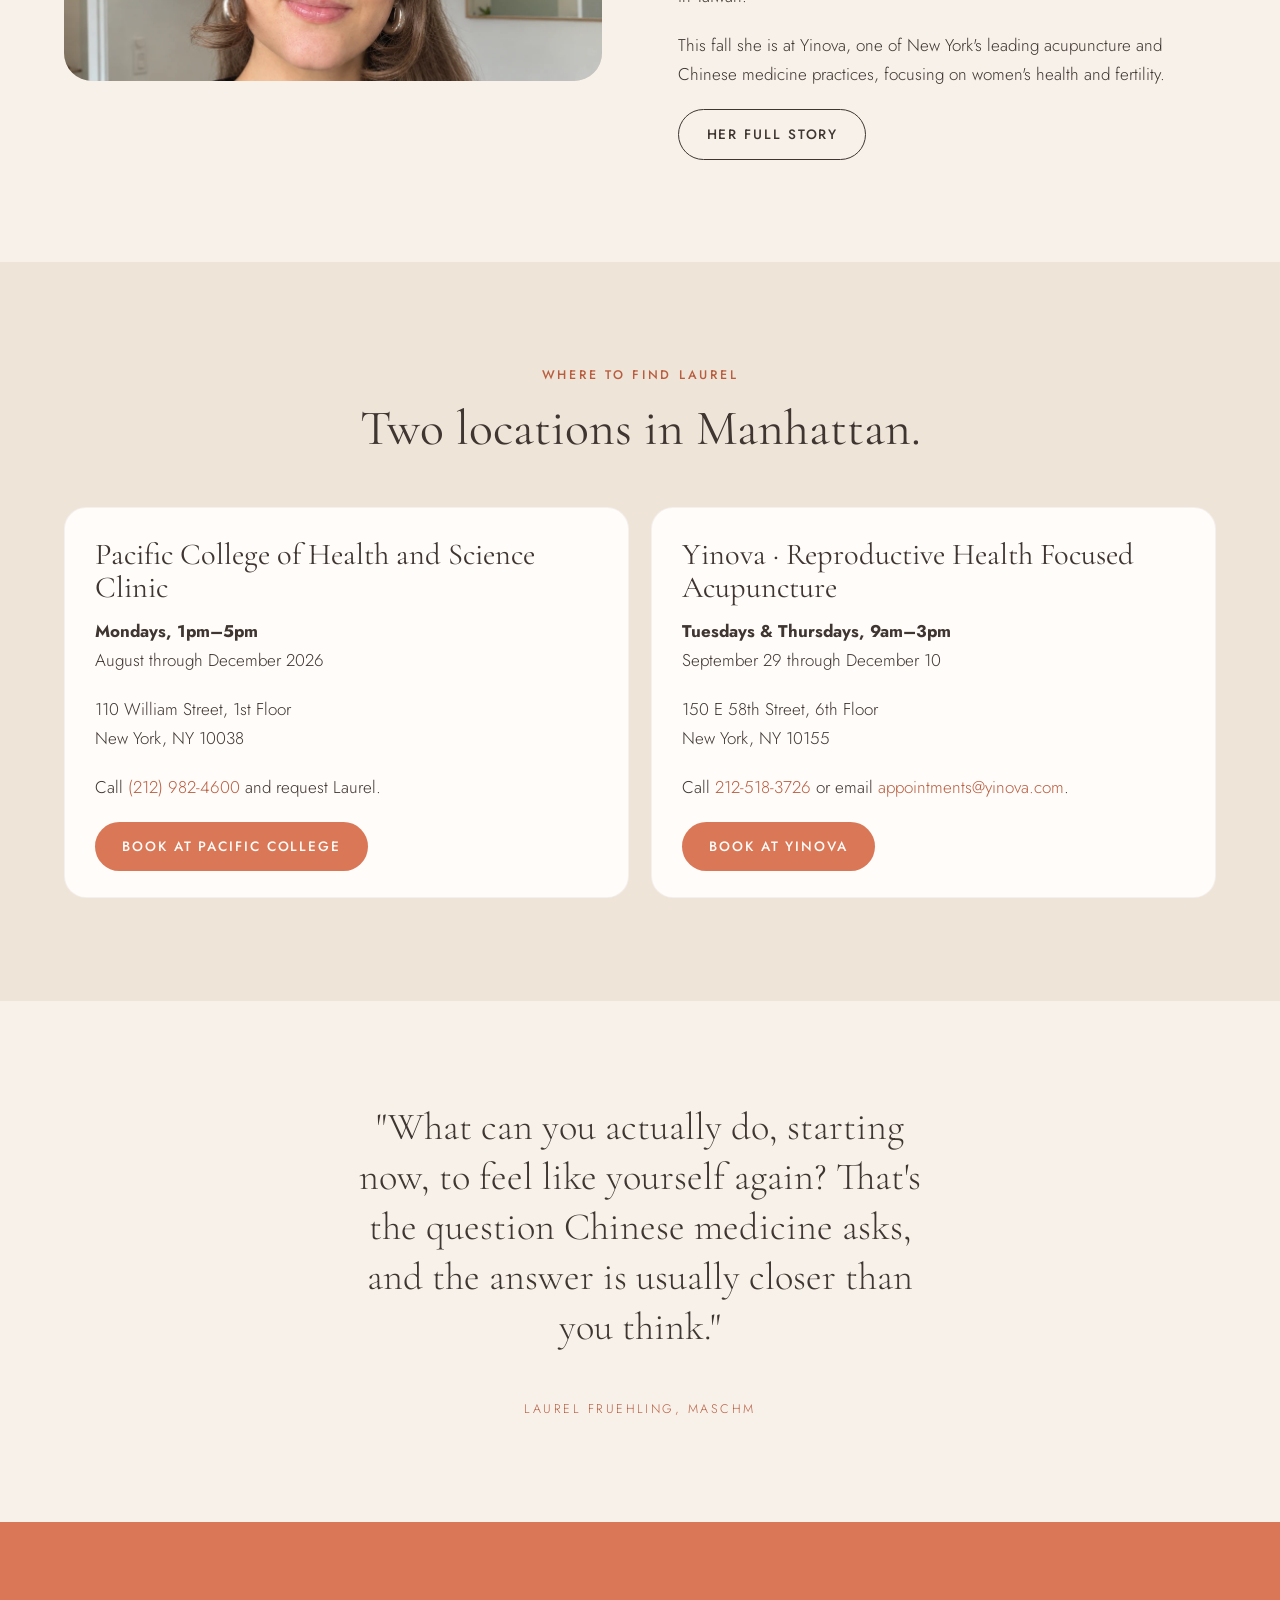
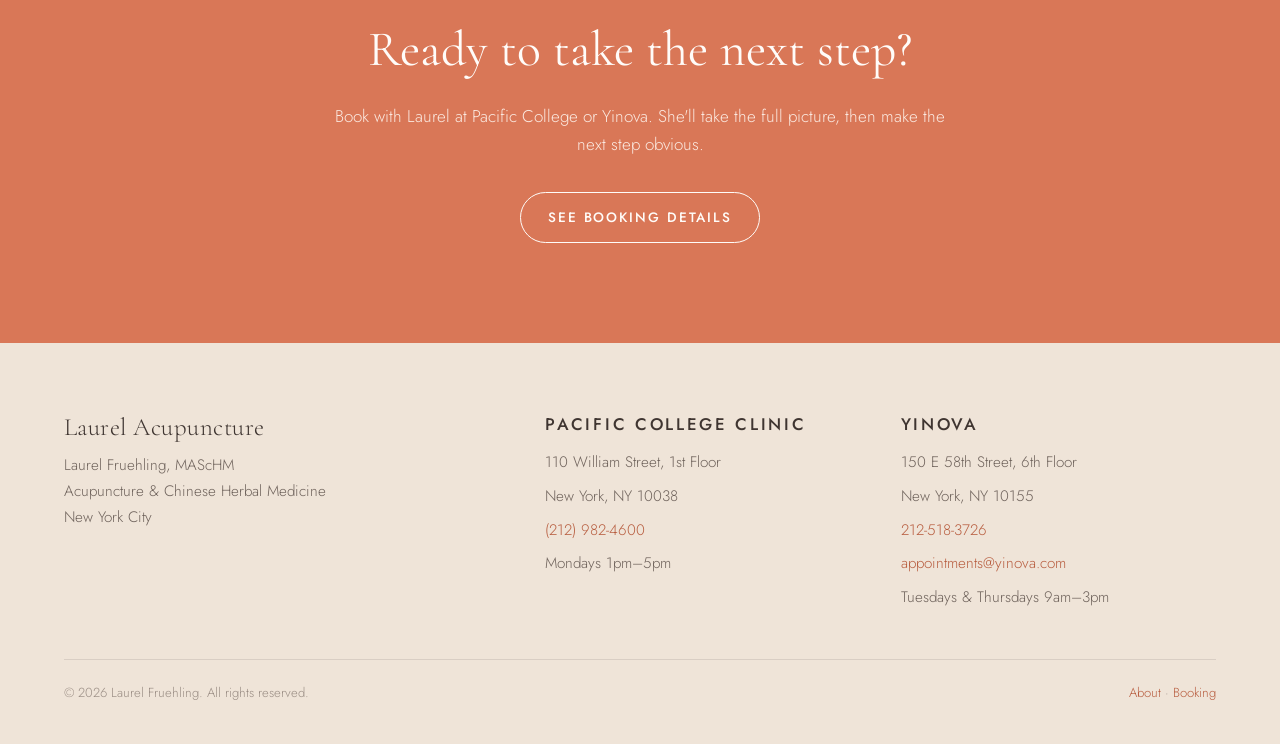
==== commit 8e4c9cf1: "Add Laurel's portrait photo and refine the About banner Replace the SVG placeholders with Laurel's p" ====
--- a/index.html
+++ b/index.html
@@ -39,7 +39,7 @@
           </div>
         </div>
         <figure class="hero-figure">
-          <img src="images/laurel-portrait.jpg" onerror="this.onerror=null;this.src='images/laurel-portrait.svg'" alt="Laurel Fruehling, acupuncturist and Chinese herbalist">
+          <img src="images/laurel-portrait.webp" alt="Laurel Fruehling, acupuncturist and Chinese herbalist">
           <figcaption><strong>Laurel Fruehling, MAScHM</strong>Acupuncture &amp; Chinese Herbal Medicine</figcaption>
         </figure>
       </div>
@@ -123,7 +123,7 @@
     <section class="section">
       <div class="wrap two-col">
         <div class="rounded-img">
-          <img src="images/laurel-practice.jpg" onerror="this.onerror=null;this.src='images/laurel-practice.svg'" alt="Laurel treating a patient">
+          <img src="images/laurel-portrait.webp" class="crop-top" alt="Laurel Fruehling">
         </div>
         <div>
           <p class="eyebrow">About Laurel</p>
--- a/css/styles.css
+++ b/css/styles.css
@@ -620,7 +620,7 @@
 
 .page-hero {
   position: relative;
-  min-height: min(78vh, 720px);
+  min-height: min(88vh, 820px);
   display: flex;
   align-items: flex-end;
   overflow: hidden;
@@ -633,7 +633,7 @@
   width: 100%;
   height: 100%;
   object-fit: cover;
-  object-position: center 30%;
+  object-position: center 22%;
 }
 
 .page-hero::after {
@@ -746,3 +746,42 @@
     gap: 28px;
   }
 }
+
+/* Landscape crop of the portrait used in the wide photo slots. */
+.rounded-img .crop-top {
+  object-position: center 22%;
+}
+
+.rounded-img:has(.crop-top) {
+  aspect-ratio: 16 / 10;
+}
+
+/* On wide screens, hold the portrait on the right and fade the left
+   side into a dark panel so the heading sits clear of the face. */
+@media (min-width: 861px) {
+  .page-hero {
+    background: #4a3a33;
+  }
+
+  .page-hero img {
+    left: 34%;
+    width: 66%;
+    object-position: center 22%;
+  }
+
+  .page-hero::before {
+    content: "";
+    position: absolute;
+    inset: 0;
+    z-index: 1;
+    background: linear-gradient(to right, #4a3a33 30%, rgba(74, 58, 51, 0.85) 40%, rgba(74, 58, 51, 0) 58%);
+  }
+
+  .page-hero .wrap {
+    z-index: 2;
+  }
+
+  .page-hero .wrap > * {
+    max-width: 46%;
+  }
+}
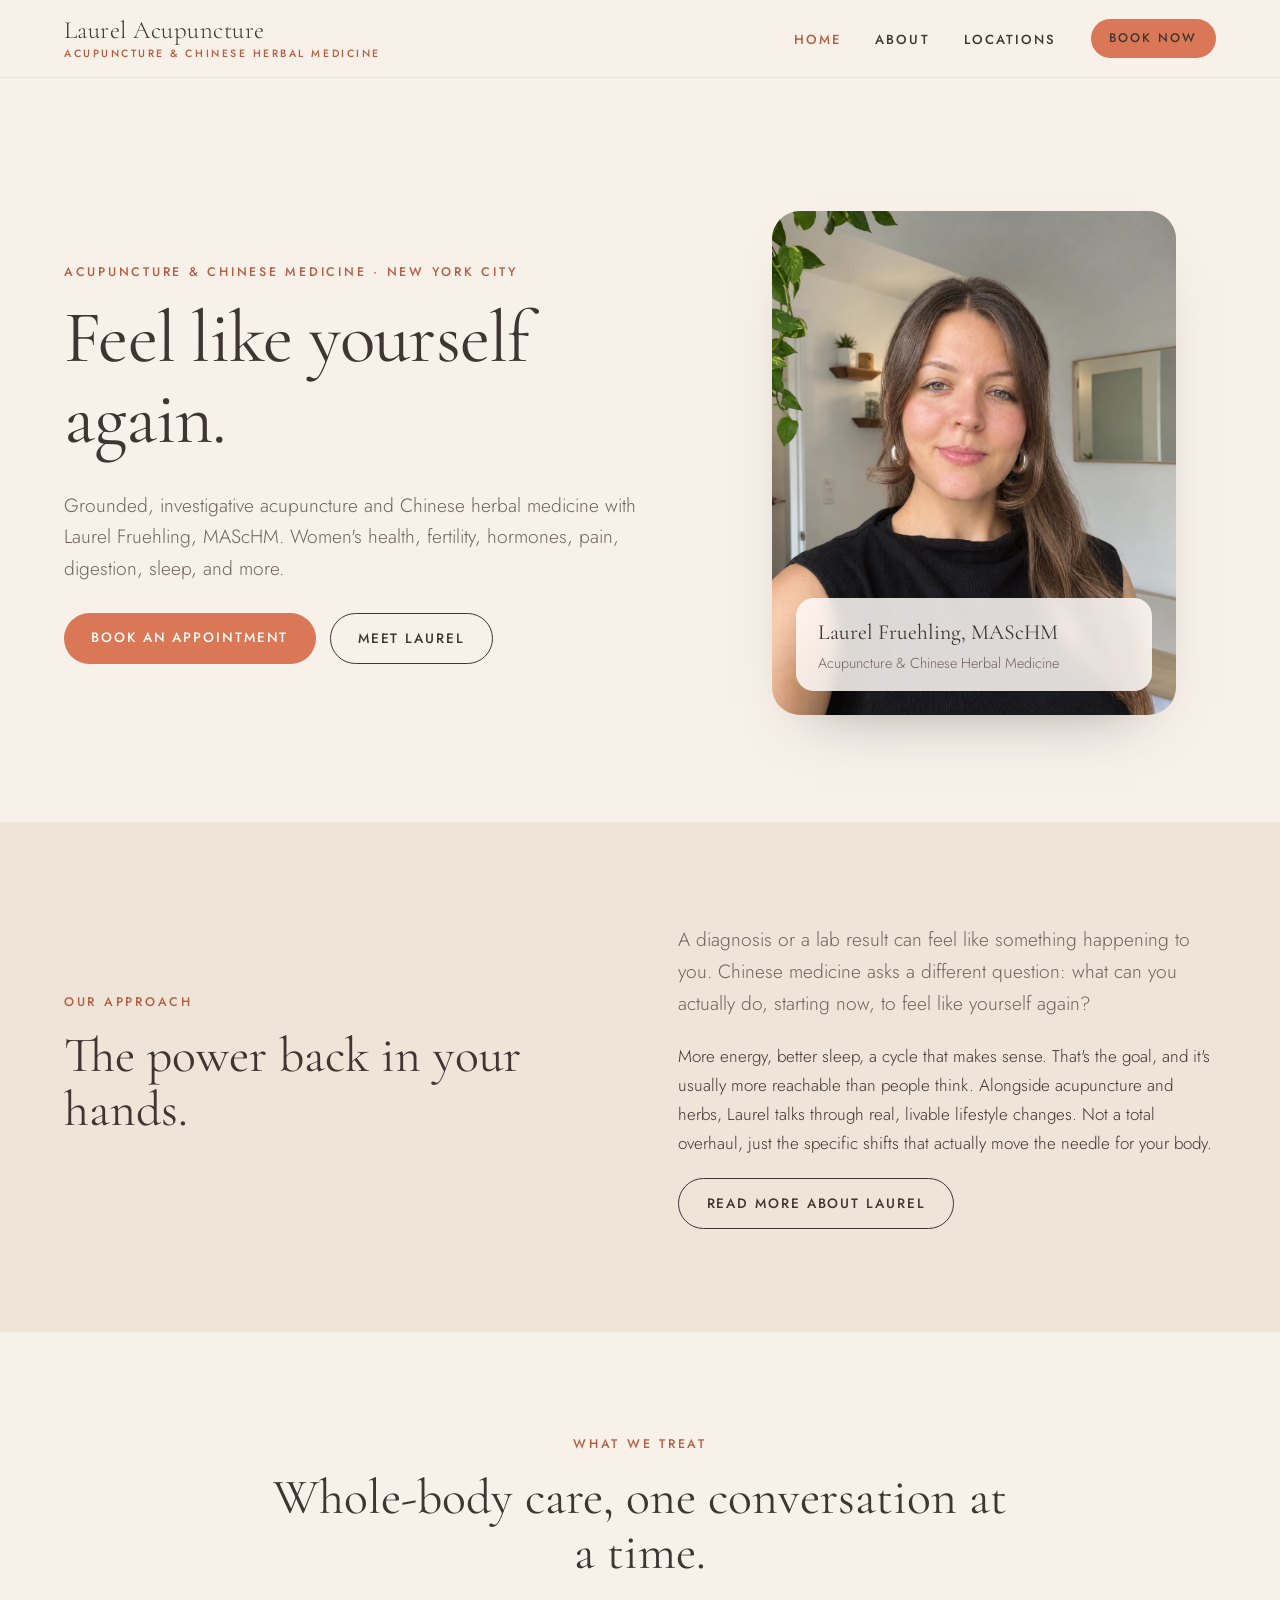
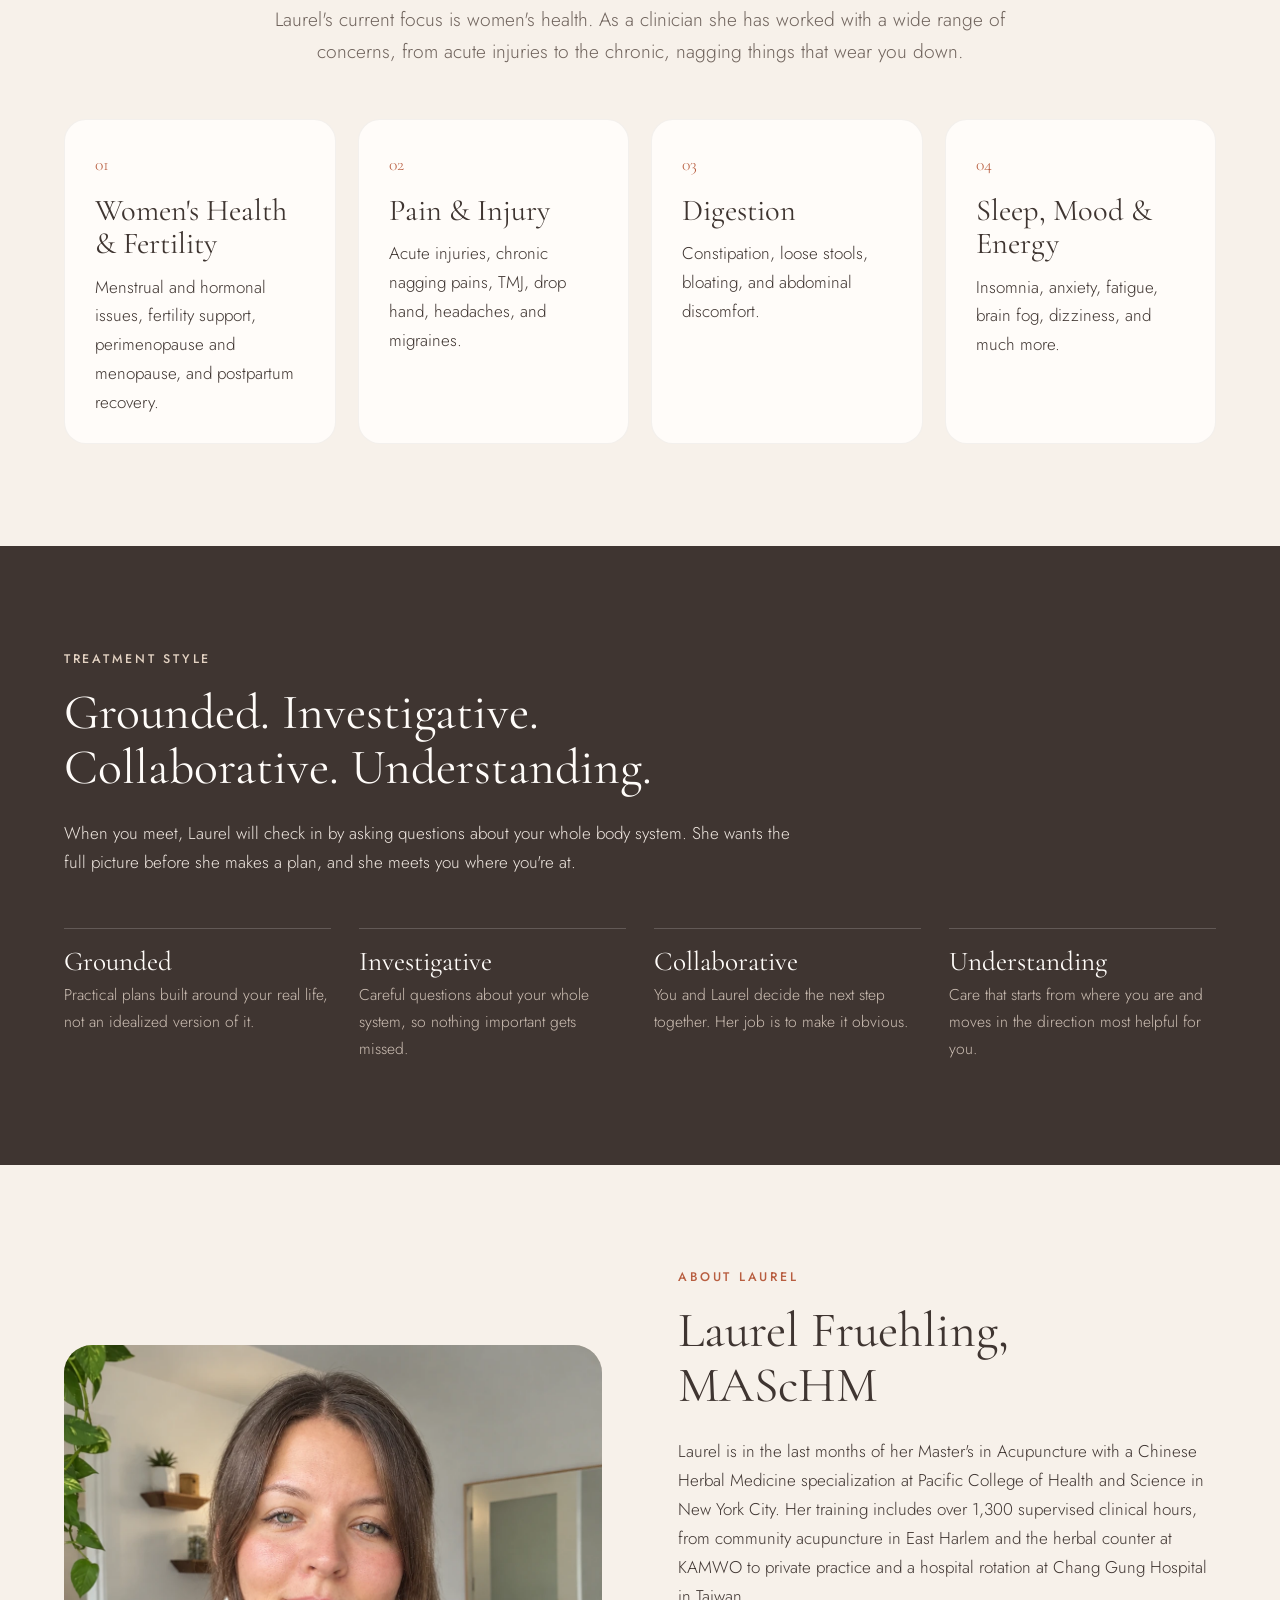
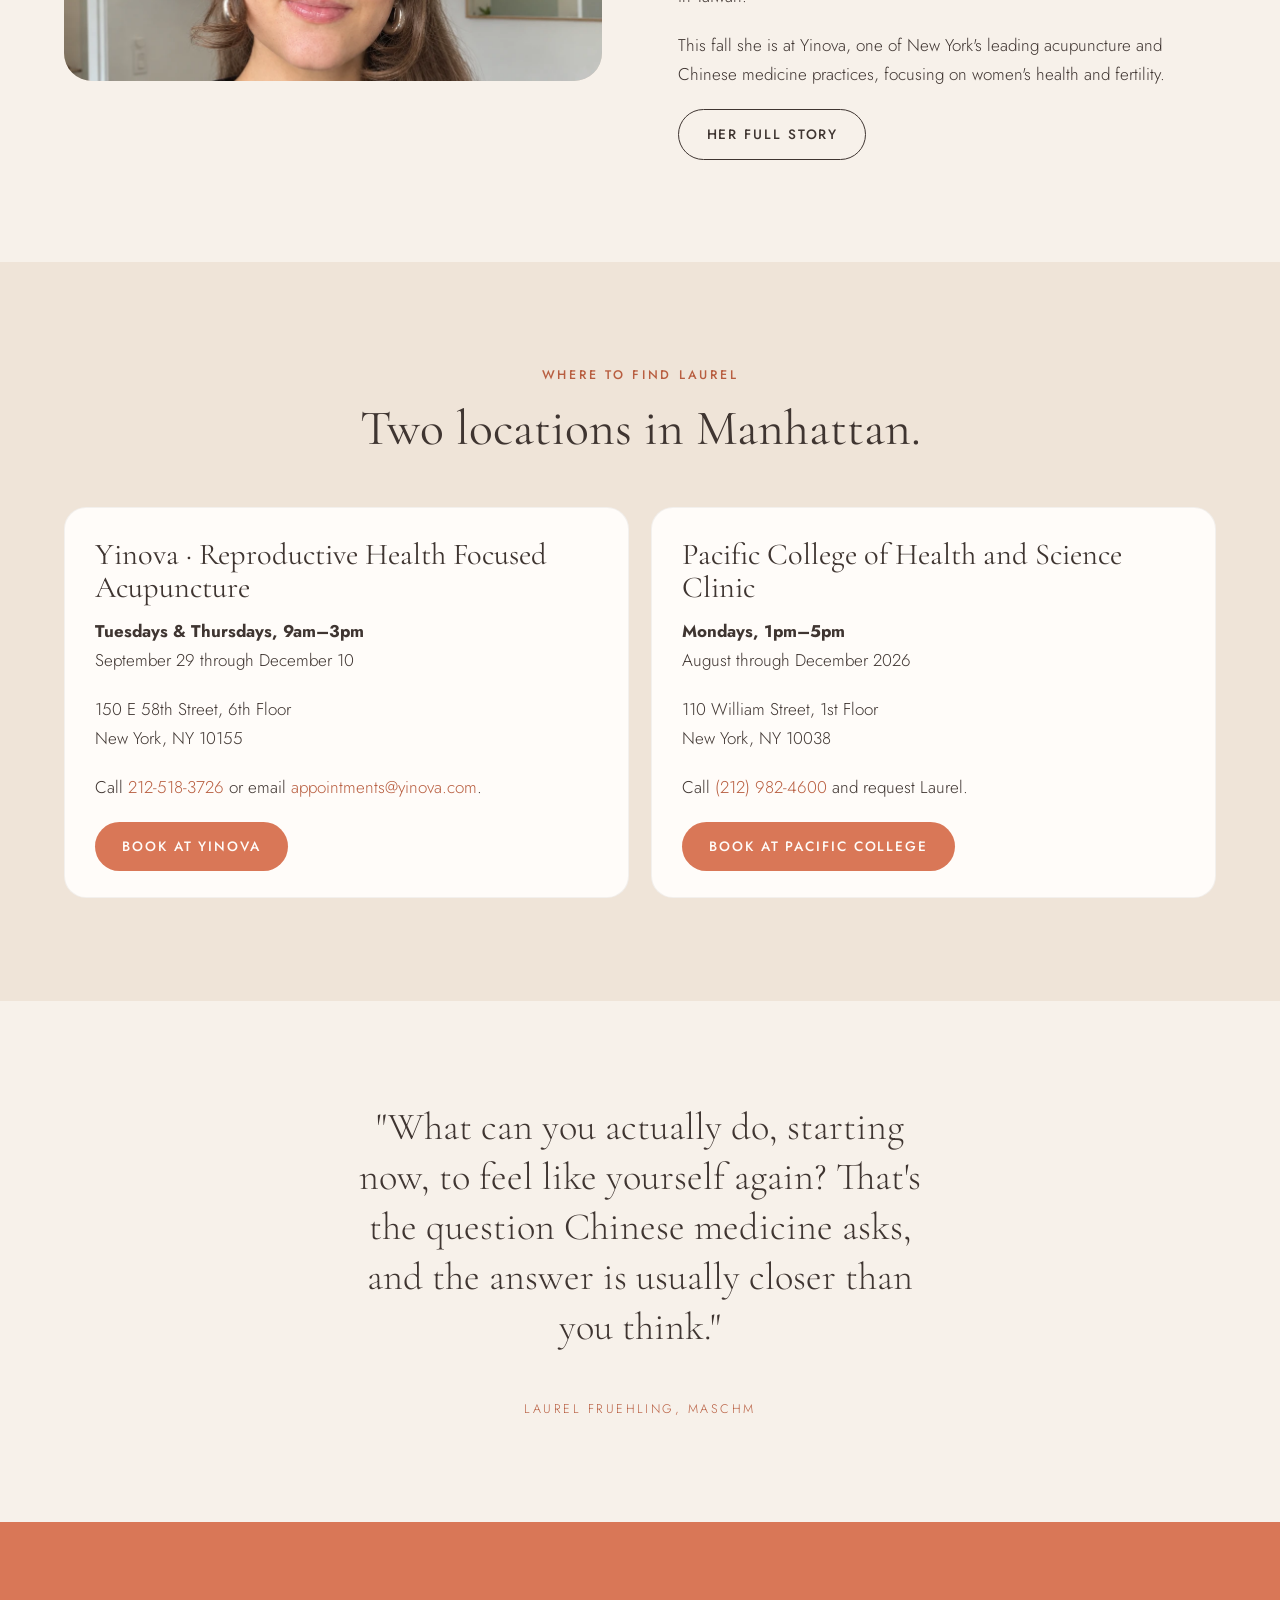
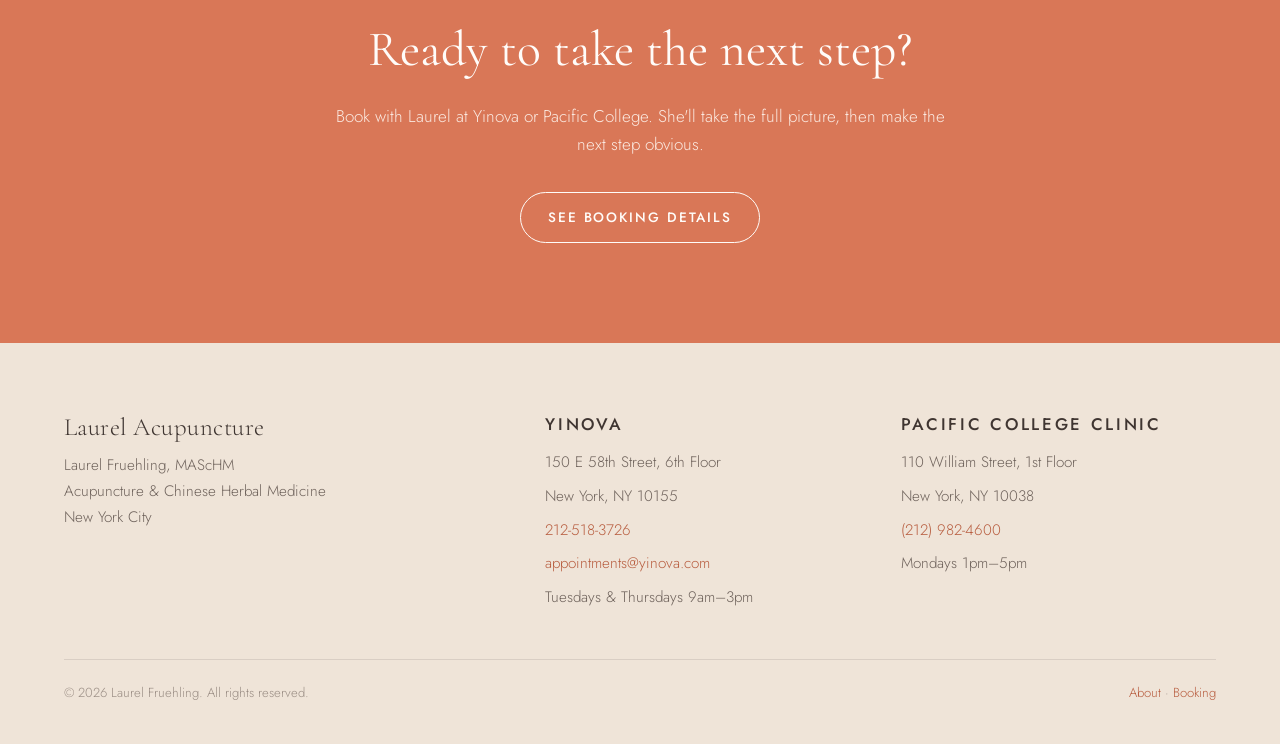
==== commit d81fc115: "List Yinova first on the booking page, home cards, and footer Co-Authored-By: Claude Fable 5.1 <nore" ====
--- a/index.html
+++ b/index.html
@@ -143,19 +143,19 @@
         </div>
         <div class="card-grid">
           <article class="card">
+            <h3>Yinova · Reproductive Health Focused Acupuncture</h3>
+            <p><strong>Tuesdays &amp; Thursdays, 9am–3pm</strong><br>September 29 through December 10</p>
+            <p>150 E 58th Street, 6th Floor<br>New York, NY 10155</p>
+            <p>Call <a href="tel:+12125183726">212-518-3726</a> or email <a href="mailto:appointments@yinova.com">appointments@yinova.com</a>.</p>
+            <a class="btn btn-primary" href="booking.html#yinova">Book at Yinova</a>
+          </article>
+          <article class="card">
             <h3>Pacific College of Health and Science Clinic</h3>
             <p><strong>Mondays, 1pm–5pm</strong><br>August through December 2026</p>
             <p>110 William Street, 1st Floor<br>New York, NY 10038</p>
             <p>Call <a href="tel:+12129824600">(212) 982-4600</a> and request Laurel.</p>
             <a class="btn btn-primary" href="booking.html#pacific">Book at Pacific College</a>
           </article>
-          <article class="card">
-            <h3>Yinova · Reproductive Health Focused Acupuncture</h3>
-            <p><strong>Tuesdays &amp; Thursdays, 9am–3pm</strong><br>September 29 through December 10</p>
-            <p>150 E 58th Street, 6th Floor<br>New York, NY 10155</p>
-            <p>Call <a href="tel:+12125183726">212-518-3726</a> or email <a href="mailto:appointments@yinova.com">appointments@yinova.com</a>.</p>
-            <a class="btn btn-primary" href="booking.html#yinova">Book at Yinova</a>
-          </article>
         </div>
       </div>
     </section>
@@ -172,7 +172,7 @@
     <section class="cta-band">
       <div class="wrap">
         <h2>Ready to take the next step?</h2>
-        <p>Book with Laurel at Pacific College or Yinova. She'll take the full picture, then make the next step obvious.</p>
+        <p>Book with Laurel at Yinova or Pacific College. She'll take the full picture, then make the next step obvious.</p>
         <a class="btn btn-light" href="booking.html">See booking details</a>
       </div>
     </section>
@@ -185,15 +185,6 @@
         <div>
           <a class="brand" href="index.html">Laurel Acupuncture</a>
           <p>Laurel Fruehling, MAScHM<br>Acupuncture &amp; Chinese Herbal Medicine<br>New York City</p>
-        </div>
-        <div>
-          <h3>Pacific College Clinic</h3>
-          <ul>
-            <li>110 William Street, 1st Floor</li>
-            <li>New York, NY 10038</li>
-            <li><a href="tel:+12129824600">(212) 982-4600</a></li>
-            <li>Mondays 1pm–5pm</li>
-          </ul>
         </div>
         <div>
           <h3>Yinova</h3>
@@ -205,6 +196,15 @@
             <li>Tuesdays &amp; Thursdays 9am–3pm</li>
           </ul>
         </div>
+        <div>
+          <h3>Pacific College Clinic</h3>
+          <ul>
+            <li>110 William Street, 1st Floor</li>
+            <li>New York, NY 10038</li>
+            <li><a href="tel:+12129824600">(212) 982-4600</a></li>
+            <li>Mondays 1pm–5pm</li>
+          </ul>
+        </div>
       </div>
       <div class="footer-bottom">
         <span>© 2026 Laurel Fruehling. All rights reserved.</span>
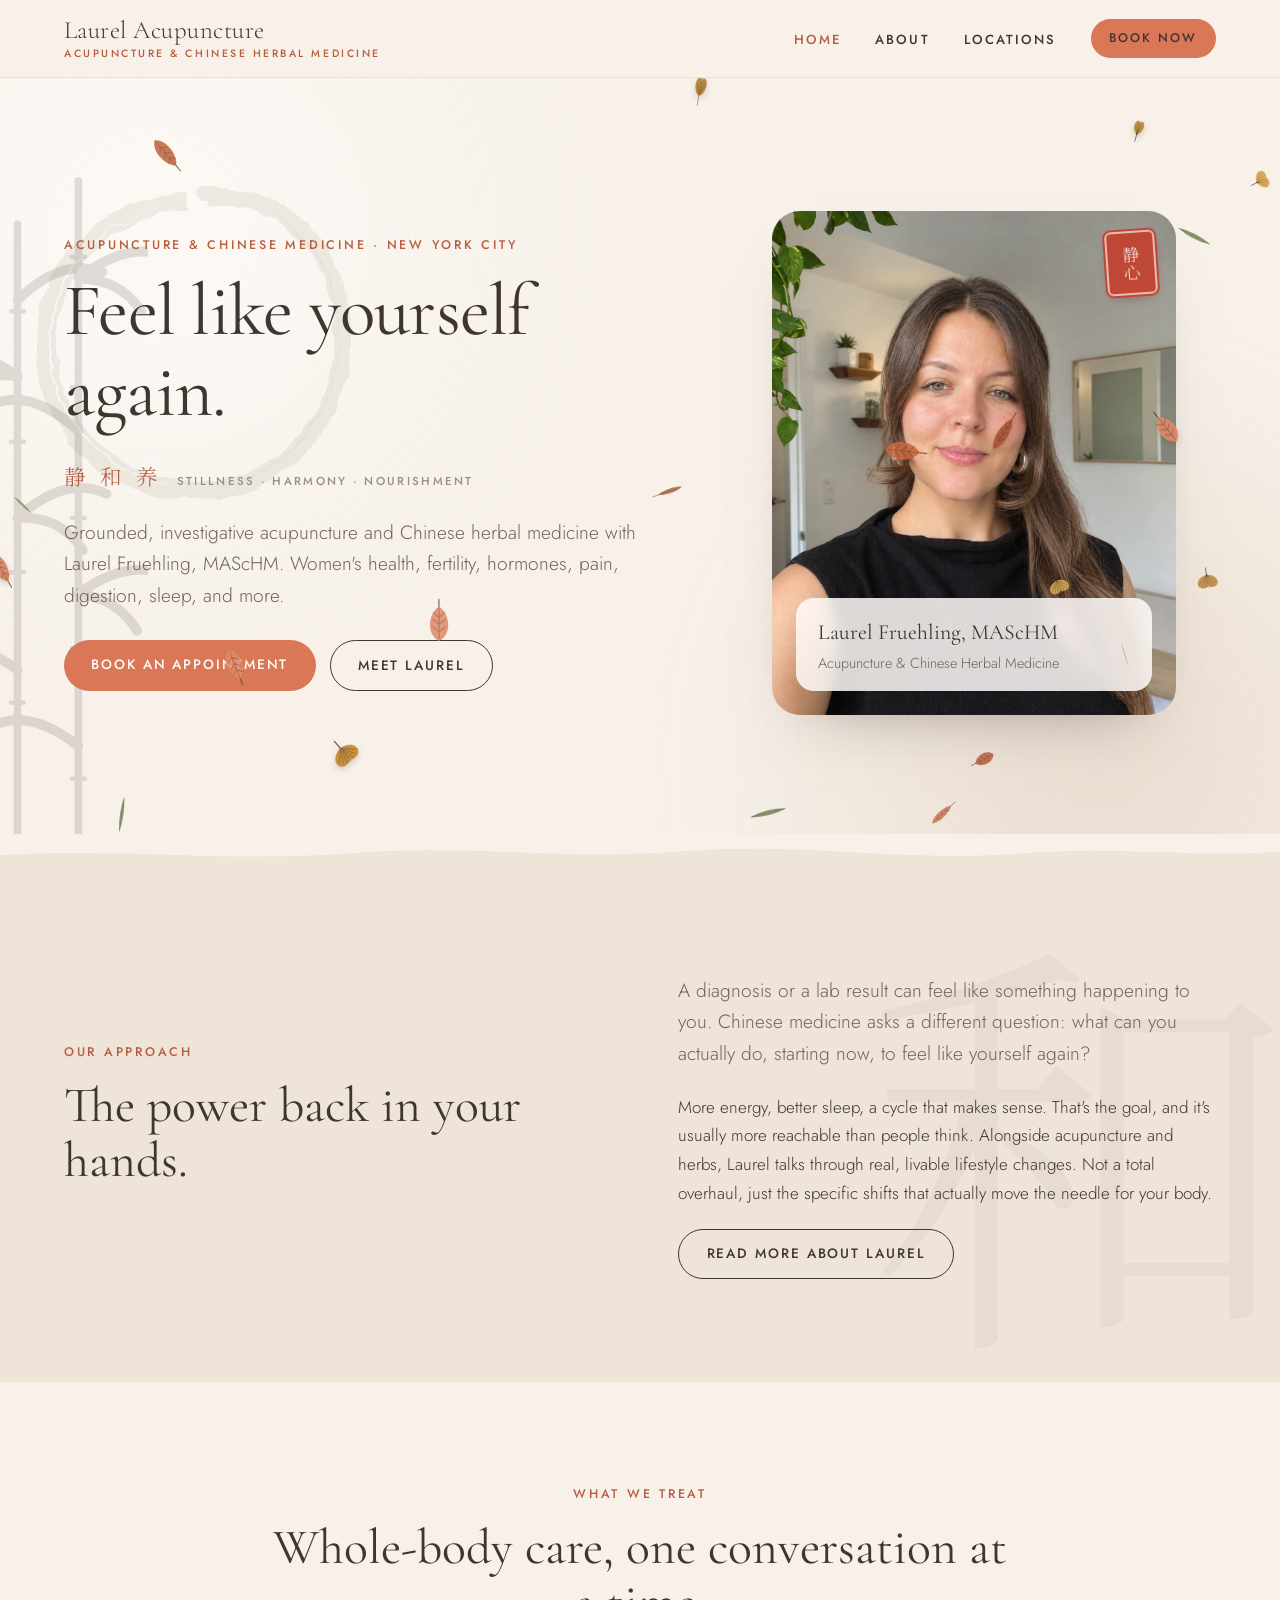
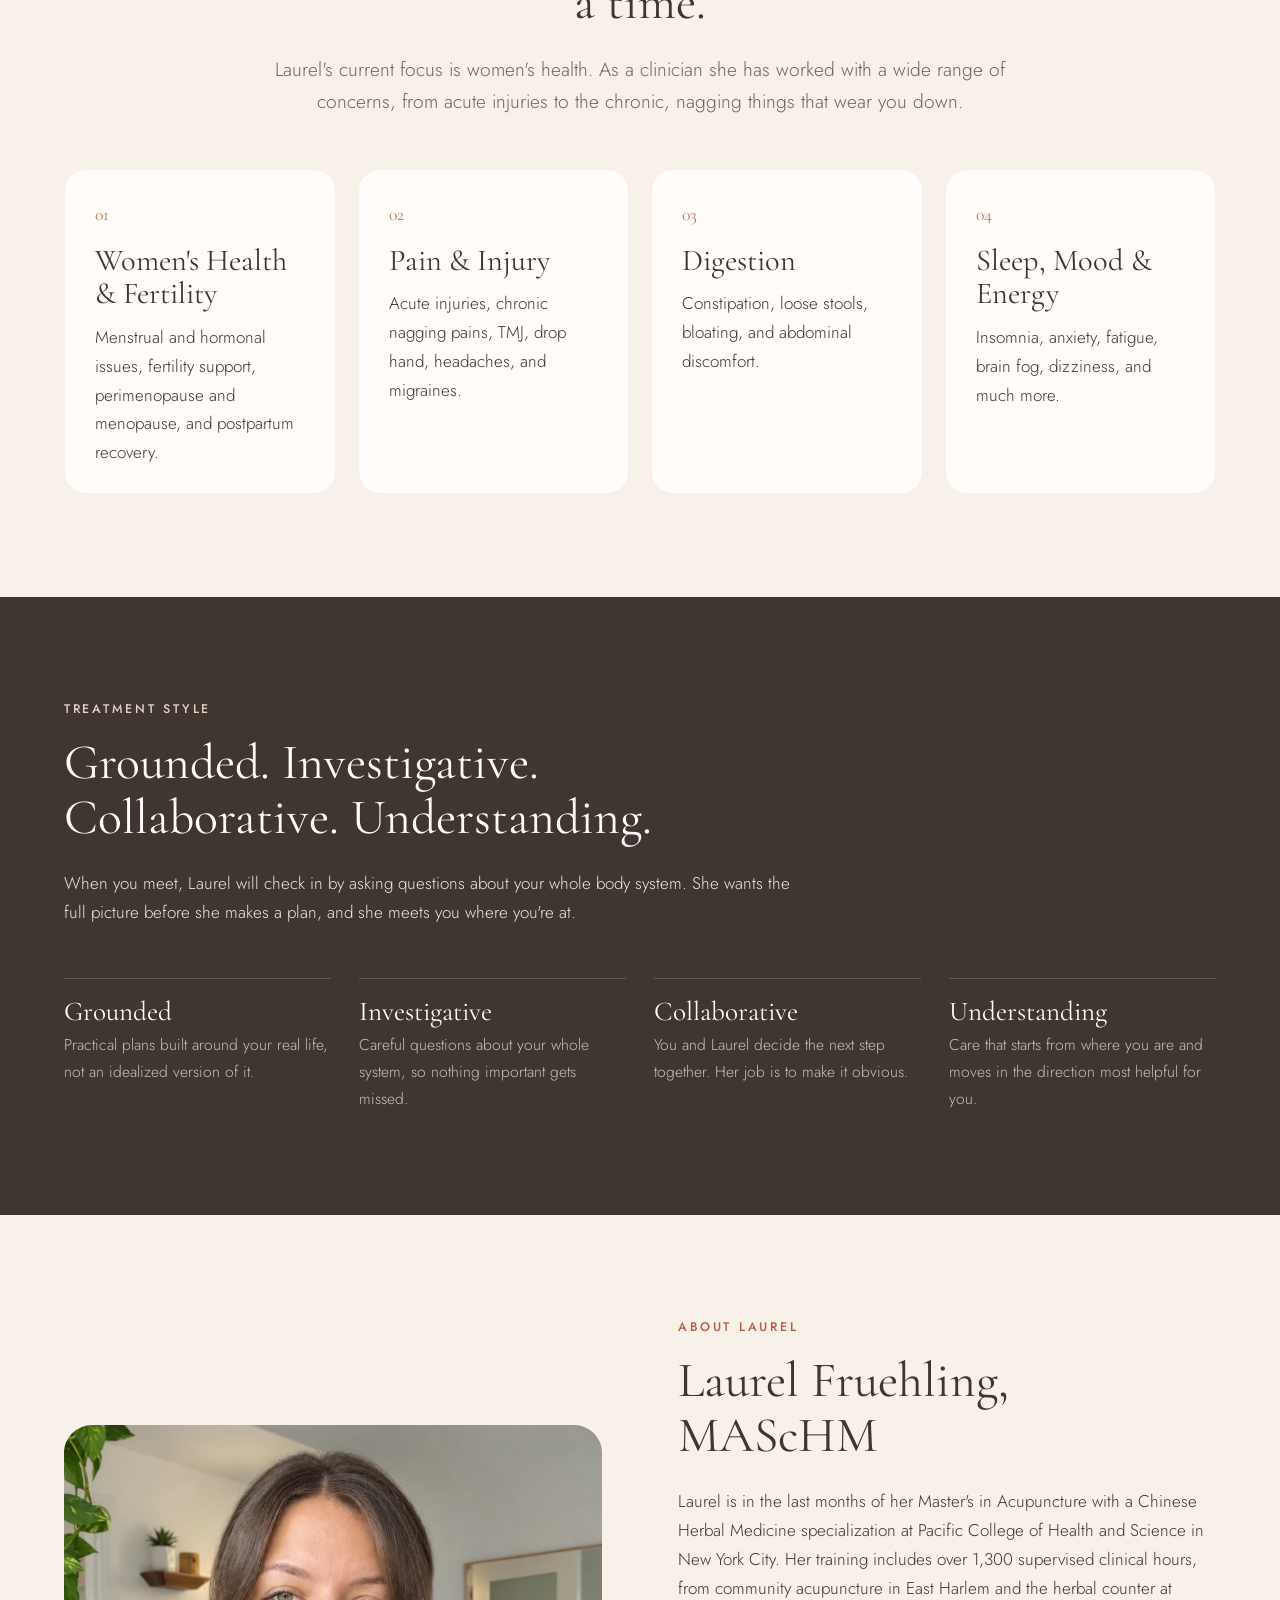
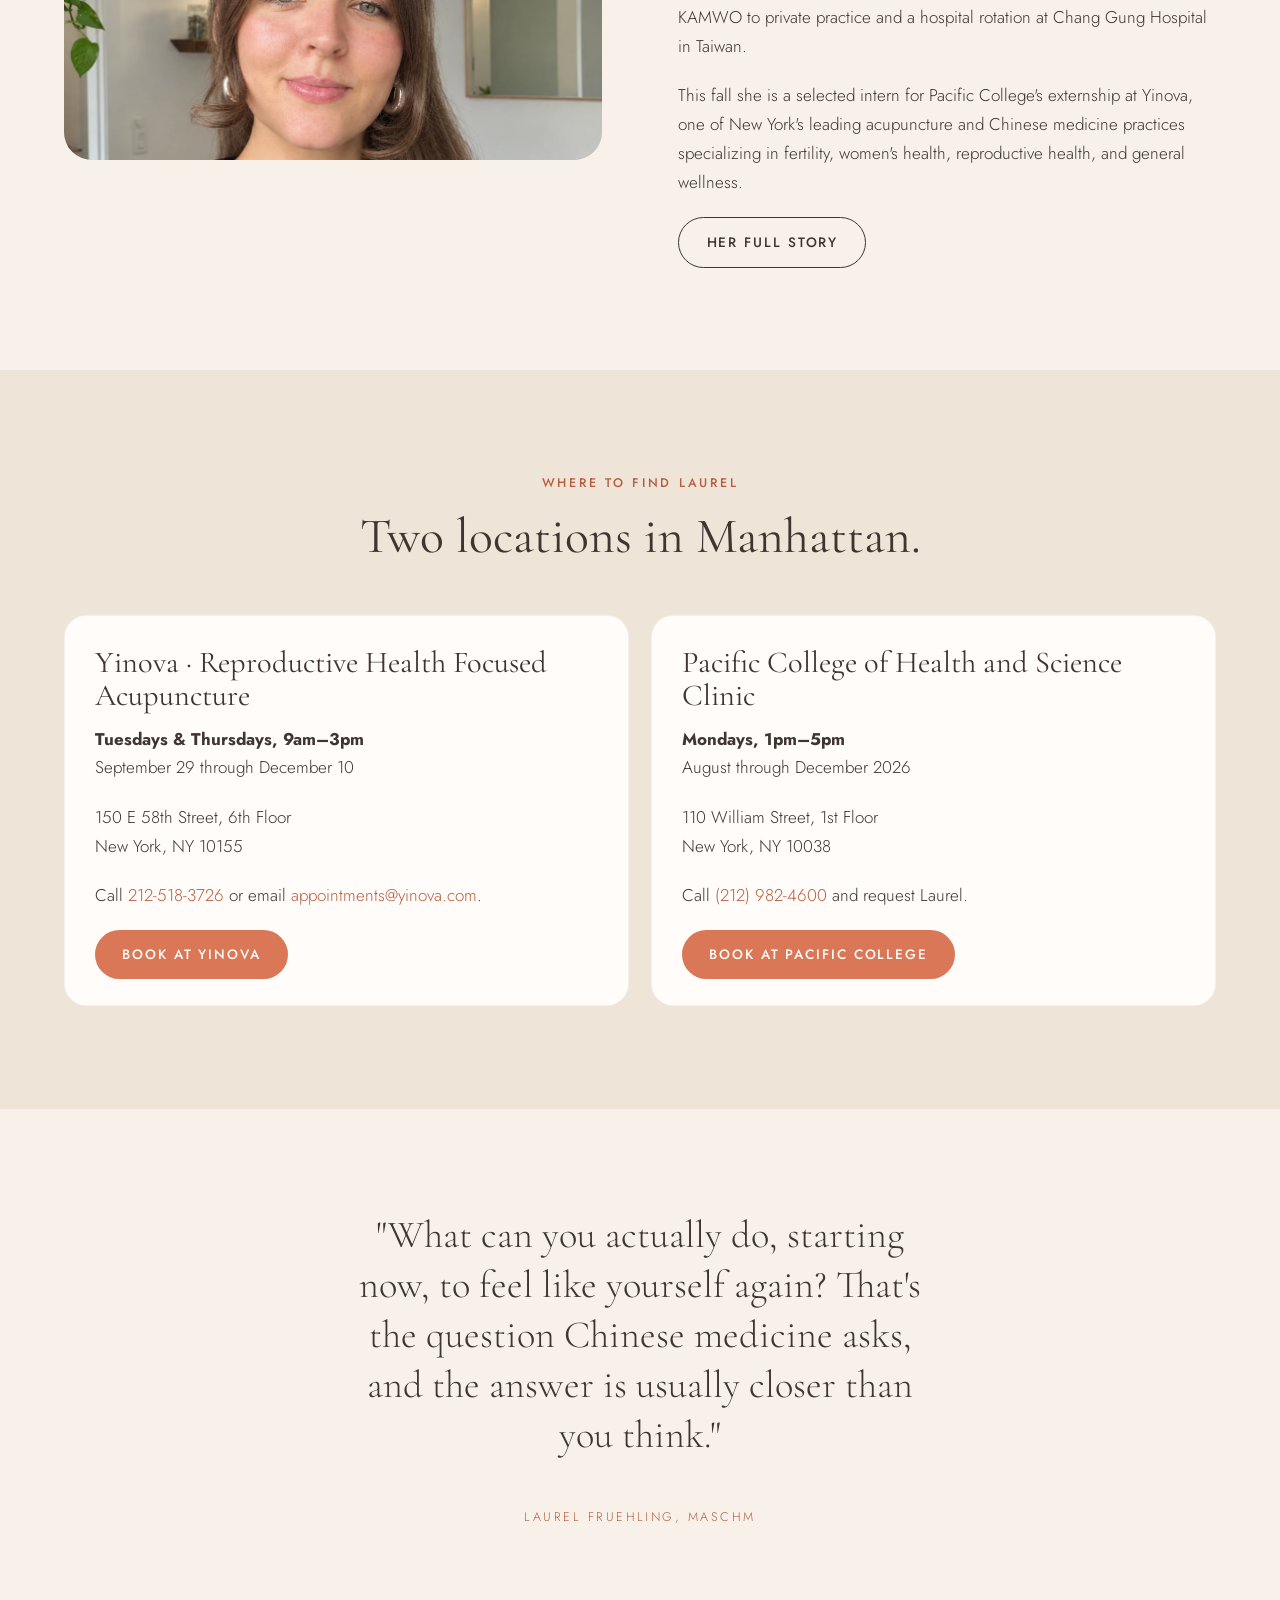
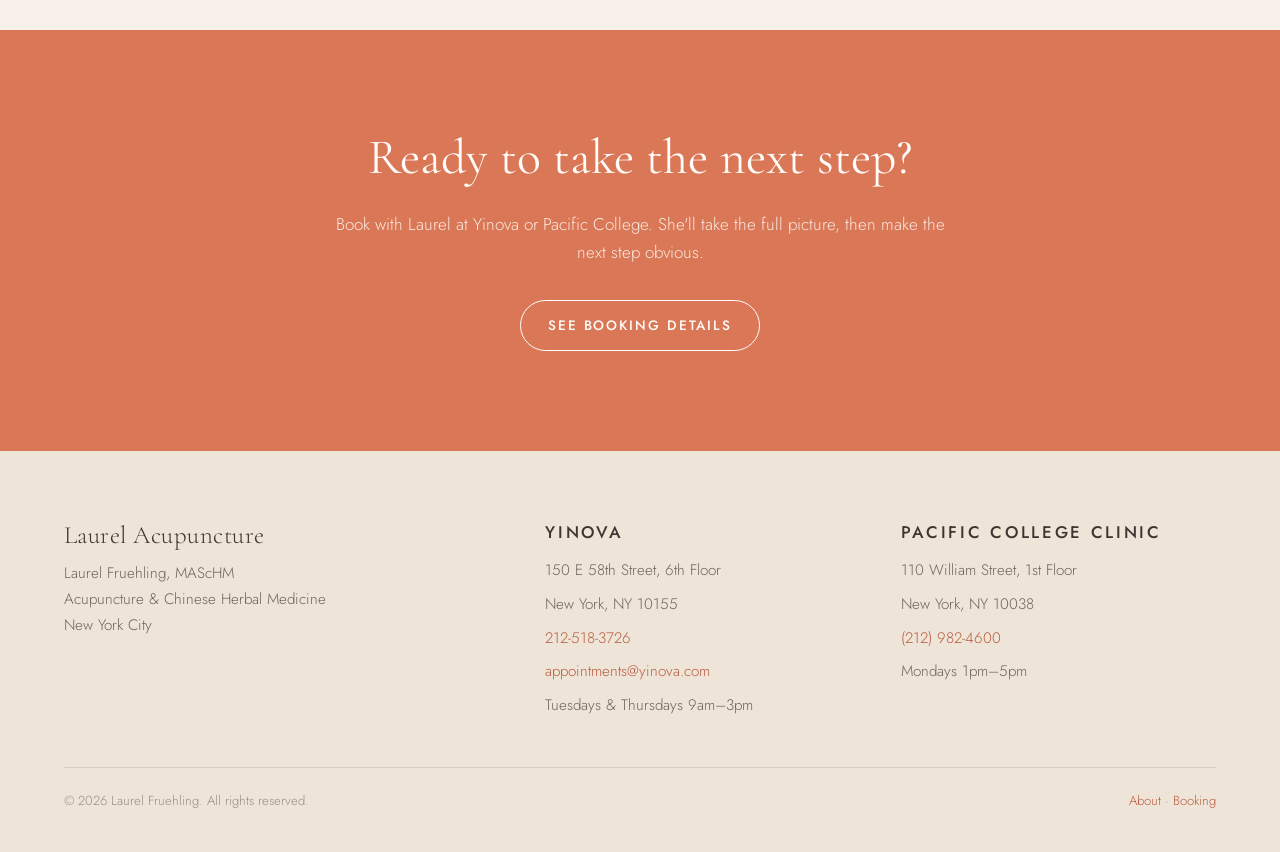
==== commit 28759565: "Add ambient falling leaves and traditional Chinese motion to the landing page Canvas-drawn ginkgo, m" ====
--- a/index.html
+++ b/index.html
@@ -7,7 +7,8 @@
   <meta name="description" content="Laurel Fruehling, MAScHM, offers grounded, investigative acupuncture and Chinese herbal medicine in New York City, with a focus on women's health, fertility, and hormonal wellness.">
   <link rel="preconnect" href="https://fonts.googleapis.com">
   <link rel="preconnect" href="https://fonts.gstatic.com" crossorigin>
-  <link href="https://fonts.googleapis.com/css2?family=Cormorant+Garamond:ital,wght@0,400;0,500;1,400&family=Jost:wght@300;400;500&display=swap" rel="stylesheet">
+  <link href="https://fonts.googleapis.com/css2?family=Cormorant+Garamond:ital,wght@0,400;0,500;1,400&family=Jost:wght@300;400;500&family=Noto+Serif+SC:wght@400&display=swap" rel="stylesheet">
+  <link rel="icon" type="image/svg+xml" href="data:image/svg+xml,%3Csvg xmlns=%27http://www.w3.org/2000/svg%27 viewBox=%270 0 64 64%27%3E%3Crect width=%2764%27 height=%2764%27 rx=%2714%27 fill=%27%23f7f1ea%27/%3E%3Cpath d=%27M32 50c-14-6-16-22-4-32 12 10 10 26 4 32z%27 fill=%27%23d97757%27/%3E%3Cpath d=%27M32 48V26%27 stroke=%27%23b85e40%27 stroke-width=%272.2%27 stroke-linecap=%27round%27/%3E%3C/svg%3E">
   <link rel="stylesheet" href="css/styles.css">
 </head>
 <body>
@@ -28,30 +29,78 @@
   <main>
 
     <section class="hero">
+      <div class="mist mist-a" aria-hidden="true"></div>
+      <div class="mist mist-b" aria-hidden="true"></div>
+      <svg class="bamboo" viewBox="0 0 160 640" aria-hidden="true" focusable="false">
+        <g class="stalk stalk-1">
+          <path d="M40 640 L40 60" />
+          <path d="M40 200 q-46 -34 -78 -14" class="bl" />
+          <path d="M40 200 q-38 -6 -60 26" class="bl" />
+          <path d="M40 330 q44 -40 82 -22" class="bl" />
+          <path d="M40 330 q40 -2 60 30" class="bl" />
+          <path d="M40 470 q-46 -34 -78 -14" class="bl" />
+          <path d="M40 130 q40 -40 78 -26" class="bl" />
+          <path d="M34 140 h12 M34 260 h12 M34 380 h12 M34 500 h12" class="node" />
+        </g>
+        <g class="stalk stalk-2">
+          <path d="M96 640 L96 20" />
+          <path d="M96 110 q46 -36 82 -20" class="bl" />
+          <path d="M96 110 q38 0 58 30" class="bl" />
+          <path d="M96 250 q-44 -40 -80 -24" class="bl" />
+          <path d="M96 400 q46 -34 84 -16" class="bl" />
+          <path d="M96 400 q36 4 54 34" class="bl" />
+          <path d="M96 540 q-46 -36 -80 -18" class="bl" />
+          <path d="M90 90 h12 M90 210 h12 M90 330 h12 M90 450 h12 M90 570 h12" class="node" />
+        </g>
+      </svg>
+      <canvas id="leaf-canvas" class="leaf-canvas" aria-hidden="true"></canvas>
       <div class="wrap hero-grid">
-        <div>
-          <p class="eyebrow">Acupuncture &amp; Chinese Medicine · New York City</p>
-          <h1>Feel like yourself again.</h1>
-          <p class="lead">Grounded, investigative acupuncture and Chinese herbal medicine with Laurel Fruehling, MAScHM. Women's health, fertility, hormones, pain, digestion, sleep, and more.</p>
-          <div class="hero-actions">
+        <div class="hero-copy">
+          <p class="eyebrow hero-in" style="--d: 0">Acupuncture &amp; Chinese Medicine · New York City</p>
+          <div class="hero-title">
+            <svg class="enso" viewBox="0 0 400 400" aria-hidden="true" focusable="false">
+              <defs>
+                <filter id="ink" x="-20%" y="-20%" width="140%" height="140%">
+                  <feTurbulence type="fractalNoise" baseFrequency="0.045" numOctaves="3" seed="7" result="noise" />
+                  <feDisplacementMap in="SourceGraphic" in2="noise" scale="9" xChannelSelector="R" yChannelSelector="G" />
+                </filter>
+              </defs>
+              <g filter="url(#ink)">
+                <path class="enso-stroke enso-a" pathLength="1" d="M212 58 C300 52 352 122 346 206 C340 296 262 356 176 340 C96 326 44 250 62 170 C76 108 128 70 190 62" />
+                <path class="enso-stroke enso-b" pathLength="1" d="M218 66 C304 66 344 130 338 208 C332 290 262 346 182 332 C104 318 56 248 72 172 C84 116 132 78 194 70" />
+              </g>
+            </svg>
+            <h1 class="hero-in" style="--d: 1">Feel like yourself again.</h1>
+          </div>
+          <p class="hanzi hero-in" style="--d: 2" lang="zh"><span>静</span><span>和</span><span>养</span><small>stillness · harmony · nourishment</small></p>
+          <p class="lead hero-in" style="--d: 3">Grounded, investigative acupuncture and Chinese herbal medicine with Laurel Fruehling, MAScHM. Women's health, fertility, hormones, pain, digestion, sleep, and more.</p>
+          <div class="hero-actions hero-in" style="--d: 4">
             <a class="btn btn-primary" href="booking.html">Book an appointment</a>
             <a class="btn btn-outline" href="about.html">Meet Laurel</a>
           </div>
         </div>
-        <figure class="hero-figure">
+        <figure class="hero-figure hero-in" style="--d: 2">
+          <span class="seal" aria-hidden="true" lang="zh"><span>静</span><span>心</span></span>
           <img src="images/laurel-portrait.webp" alt="Laurel Fruehling, acupuncturist and Chinese herbalist">
           <figcaption><strong>Laurel Fruehling, MAScHM</strong>Acupuncture &amp; Chinese Herbal Medicine</figcaption>
         </figure>
       </div>
     </section>
 
-    <section class="section section-sand">
+    <div class="ink-divider" aria-hidden="true">
+      <svg viewBox="0 0 1200 40" preserveAspectRatio="none" focusable="false">
+        <path d="M0 22 C120 14 210 30 330 20 C450 10 520 28 640 18 C760 8 840 30 960 20 C1060 12 1130 26 1200 18 L1200 40 L0 40 Z" />
+      </svg>
+    </div>
+
+    <section class="section section-sand watermark-host">
+      <span class="watermark" aria-hidden="true" lang="zh">和</span>
       <div class="wrap two-col">
-        <div>
+        <div data-reveal>
           <p class="eyebrow">Our approach</p>
           <h2>The power back in your hands.</h2>
         </div>
-        <div>
+        <div data-reveal style="--i: 1">
           <p class="lead">A diagnosis or a lab result can feel like something happening to you. Chinese medicine asks a different question: what can you actually do, starting now, to feel like yourself again?</p>
           <p>More energy, better sleep, a cycle that makes sense. That's the goal, and it's usually more reachable than people think. Alongside acupuncture and herbs, Laurel talks through real, livable lifestyle changes. Not a total overhaul, just the specific shifts that actually move the needle for your body.</p>
           <a class="btn btn-outline" href="about.html">Read more about Laurel</a>
@@ -61,29 +110,29 @@
 
     <section class="section">
       <div class="wrap">
-        <div class="section-head center">
+        <div class="section-head center" data-reveal>
           <p class="eyebrow">What we treat</p>
           <h2>Whole-body care, one conversation at a time.</h2>
           <p class="lead">Laurel's current focus is women's health. As a clinician she has worked with a wide range of concerns, from acute injuries to the chronic, nagging things that wear you down.</p>
         </div>
 
         <div class="card-grid">
-          <article class="card">
+          <article class="card" data-reveal style="--i: 1">
             <p class="num">01</p>
             <h3>Women's Health &amp; Fertility</h3>
             <p>Menstrual and hormonal issues, fertility support, perimenopause and menopause, and postpartum recovery.</p>
           </article>
-          <article class="card">
+          <article class="card" data-reveal style="--i: 2">
             <p class="num">02</p>
             <h3>Pain &amp; Injury</h3>
             <p>Acute injuries, chronic nagging pains, TMJ, drop hand, headaches, and migraines.</p>
           </article>
-          <article class="card">
+          <article class="card" data-reveal style="--i: 3">
             <p class="num">03</p>
             <h3>Digestion</h3>
             <p>Constipation, loose stools, bloating, and abdominal discomfort.</p>
           </article>
-          <article class="card">
+          <article class="card" data-reveal style="--i: 4">
             <p class="num">04</p>
             <h3>Sleep, Mood &amp; Energy</h3>
             <p>Insomnia, anxiety, fatigue, brain fog, dizziness, and much more.</p>
@@ -94,25 +143,25 @@
 
     <section class="section section-ink">
       <div class="wrap">
-        <div class="section-head">
+        <div class="section-head" data-reveal>
           <p class="eyebrow">Treatment style</p>
           <h2>Grounded. Investigative. Collaborative. Understanding.</h2>
           <p>When you meet, Laurel will check in by asking questions about your whole body system. She wants the full picture before she makes a plan, and she meets you where you're at.</p>
         </div>
         <div class="values">
-          <div>
+          <div data-reveal style="--i: 1">
             <h3>Grounded</h3>
             <p>Practical plans built around your real life, not an idealized version of it.</p>
           </div>
-          <div>
+          <div data-reveal style="--i: 2">
             <h3>Investigative</h3>
             <p>Careful questions about your whole system, so nothing important gets missed.</p>
           </div>
-          <div>
+          <div data-reveal style="--i: 3">
             <h3>Collaborative</h3>
             <p>You and Laurel decide the next step together. Her job is to make it obvious.</p>
           </div>
-          <div>
+          <div data-reveal style="--i: 4">
             <h3>Understanding</h3>
             <p>Care that starts from where you are and moves in the direction most helpful for you.</p>
           </div>
@@ -122,14 +171,14 @@
 
     <section class="section">
       <div class="wrap two-col">
-        <div class="rounded-img">
+        <div class="rounded-img" data-reveal>
           <img src="images/laurel-portrait.webp" class="crop-top" alt="Laurel Fruehling">
         </div>
-        <div>
+        <div data-reveal style="--i: 1">
           <p class="eyebrow">About Laurel</p>
           <h2>Laurel Fruehling, MAScHM</h2>
           <p>Laurel is in the last months of her Master's in Acupuncture with a Chinese Herbal Medicine specialization at Pacific College of Health and Science in New York City. Her training includes over 1,300 supervised clinical hours, from community acupuncture in East Harlem and the herbal counter at KAMWO to private practice and a hospital rotation at Chang Gung Hospital in Taiwan.</p>
-          <p>This fall she is at Yinova, one of New York's leading acupuncture and Chinese medicine practices, focusing on women's health and fertility.</p>
+          <p>This fall she is a selected intern for Pacific College's externship at Yinova, one of New York's leading acupuncture and Chinese medicine practices specializing in fertility, women's health, reproductive health, and general wellness.</p>
           <a class="btn btn-outline" href="about.html">Her full story</a>
         </div>
       </div>
@@ -137,19 +186,19 @@
 
     <section class="section section-sand">
       <div class="wrap">
-        <div class="section-head center">
+        <div class="section-head center" data-reveal>
           <p class="eyebrow">Where to find Laurel</p>
           <h2>Two locations in Manhattan.</h2>
         </div>
         <div class="card-grid">
-          <article class="card">
+          <article class="card" data-reveal style="--i: 1">
             <h3>Yinova · Reproductive Health Focused Acupuncture</h3>
             <p><strong>Tuesdays &amp; Thursdays, 9am–3pm</strong><br>September 29 through December 10</p>
             <p>150 E 58th Street, 6th Floor<br>New York, NY 10155</p>
             <p>Call <a href="tel:+12125183726">212-518-3726</a> or email <a href="mailto:appointments@yinova.com">appointments@yinova.com</a>.</p>
             <a class="btn btn-primary" href="booking.html#yinova">Book at Yinova</a>
           </article>
-          <article class="card">
+          <article class="card" data-reveal style="--i: 2">
             <h3>Pacific College of Health and Science Clinic</h3>
             <p><strong>Mondays, 1pm–5pm</strong><br>August through December 2026</p>
             <p>110 William Street, 1st Floor<br>New York, NY 10038</p>
@@ -162,7 +211,7 @@
 
     <section class="section">
       <div class="wrap">
-        <blockquote class="quote">
+        <blockquote class="quote" data-reveal>
           <p>"What can you actually do, starting now, to feel like yourself again? That's the question Chinese medicine asks, and the answer is usually closer than you think."</p>
           <cite>Laurel Fruehling, MAScHM</cite>
         </blockquote>
@@ -170,7 +219,7 @@
     </section>
 
     <section class="cta-band">
-      <div class="wrap">
+      <div class="wrap" data-reveal>
         <h2>Ready to take the next step?</h2>
         <p>Book with Laurel at Yinova or Pacific College. She'll take the full picture, then make the next step obvious.</p>
         <a class="btn btn-light" href="booking.html">See booking details</a>
@@ -214,5 +263,6 @@
   </footer>
 
   <script src="js/nav.js"></script>
+  <script src="js/ambient.js"></script>
 </body>
 </html>
--- a/css/styles.css
+++ b/css/styles.css
@@ -785,3 +785,366 @@
     max-width: 46%;
   }
 }
+
+/* ==================================================================
+   Ambient motion: leaves, ink, mist, bamboo, reveals (landing page)
+   ================================================================== */
+
+.hero {
+  position: relative;
+  overflow: hidden;
+  isolation: isolate;
+  padding-bottom: clamp(64px, 8vw, 110px);
+}
+
+.hero .wrap {
+  position: relative;
+  z-index: 3;
+}
+
+.leaf-canvas {
+  position: absolute;
+  inset: 0;
+  width: 100%;
+  height: 100%;
+  z-index: 4;
+  pointer-events: none;
+}
+
+/* ---- drifting mist ---- */
+
+.mist {
+  position: absolute;
+  z-index: 0;
+  width: 60vw;
+  height: 60vw;
+  max-width: 820px;
+  max-height: 820px;
+  border-radius: 50%;
+  pointer-events: none;
+  filter: blur(40px);
+  opacity: 0.8;
+}
+
+.mist-a {
+  top: -20%;
+  left: -12%;
+  background: radial-gradient(circle at 40% 40%, rgba(255, 252, 249, 0.95), rgba(255, 252, 249, 0) 65%);
+  animation: mist-a 38s ease-in-out infinite alternate;
+}
+
+.mist-b {
+  bottom: -30%;
+  right: -10%;
+  background: radial-gradient(circle at 60% 60%, rgba(227, 210, 194, 0.85), rgba(227, 210, 194, 0) 65%);
+  animation: mist-b 46s ease-in-out infinite alternate;
+}
+
+@keyframes mist-a {
+  from { transform: translate(0, 0) scale(1); }
+  to   { transform: translate(9vw, 6vh) scale(1.12); }
+}
+
+@keyframes mist-b {
+  from { transform: translate(0, 0) scale(1.05); }
+  to   { transform: translate(-8vw, -5vh) scale(0.95); }
+}
+
+/* ---- bamboo silhouette ---- */
+
+.bamboo {
+  position: absolute;
+  z-index: 1;
+  left: clamp(-40px, -2vw, 0px);
+  bottom: -20px;
+  height: 92%;
+  width: auto;
+  pointer-events: none;
+  opacity: 0.14;
+}
+
+.bamboo path {
+  fill: none;
+  stroke: var(--ink);
+  stroke-width: 7;
+  stroke-linecap: round;
+}
+
+.bamboo .bl {
+  stroke-width: 9;
+}
+
+.bamboo .node {
+  stroke-width: 4;
+}
+
+.bamboo .stalk {
+  transform-origin: 50% 100%;
+  animation: sway 7s ease-in-out infinite alternate;
+}
+
+.bamboo .stalk-2 {
+  animation-duration: 9s;
+  animation-delay: -3s;
+}
+
+@keyframes sway {
+  from { transform: rotate(-1.2deg); }
+  to   { transform: rotate(1.4deg); }
+}
+
+@media (max-width: 860px) {
+  .bamboo {
+    height: 60%;
+    opacity: 0.1;
+  }
+}
+
+/* ---- ensō behind the headline ---- */
+
+.hero-title {
+  position: relative;
+}
+
+.enso {
+  position: absolute;
+  z-index: -1;
+  width: clamp(240px, 34vw, 420px);
+  height: auto;
+  left: -14%;
+  top: 50%;
+  transform: translateY(-52%);
+  pointer-events: none;
+}
+
+.enso-stroke {
+  fill: none;
+  stroke: var(--ink);
+  stroke-linecap: round;
+  stroke-dasharray: 1;
+  stroke-dashoffset: 1;
+  animation: enso-draw 2.6s cubic-bezier(0.6, 0, 0.2, 1) 0.4s forwards;
+}
+
+.enso-a {
+  stroke-width: 12;
+  opacity: 0.075;
+}
+
+.enso-b {
+  stroke-width: 5;
+  opacity: 0.06;
+  animation-delay: 0.55s;
+}
+
+@keyframes enso-draw {
+  to { stroke-dashoffset: 0; }
+}
+
+/* ---- calligraphy line and seal ---- */
+
+.hanzi {
+  display: flex;
+  align-items: baseline;
+  gap: 0.55em;
+  margin: -0.2em 0 1em;
+  font-family: "Noto Serif SC", "Cormorant Garamond", serif;
+  font-size: 1.35rem;
+  color: var(--terracotta-deep);
+  letter-spacing: 0.1em;
+}
+
+.hanzi small {
+  font-family: var(--font-body);
+  font-size: 0.72rem;
+  font-weight: 500;
+  letter-spacing: 0.2em;
+  text-transform: uppercase;
+  color: var(--ink-mute);
+  margin-left: 0.4em;
+}
+
+.seal {
+  position: absolute;
+  z-index: 2;
+  top: 20px;
+  right: 20px;
+  width: 52px;
+  height: 52px;
+  display: grid;
+  place-items: center;
+  writing-mode: vertical-rl;
+  font-family: "Noto Serif SC", serif;
+  font-size: 1.05rem;
+  line-height: 1;
+  letter-spacing: 0.1em;
+  color: #fff4ee;
+  background: #c2422f;
+  border: 2px solid rgba(255, 244, 238, 0.7);
+  outline: 2px solid #c2422f;
+  border-radius: 6px;
+  box-shadow: 0 6px 14px -6px rgba(120, 30, 20, 0.6);
+  transform: rotate(-4deg);
+  opacity: 0.94;
+}
+
+/* ---- page-load choreography ---- */
+
+.js .hero-in {
+  opacity: 0;
+  transform: translateY(18px);
+  animation: hero-in 1.1s cubic-bezier(0.2, 0.7, 0.2, 1) forwards;
+  animation-delay: calc(0.15s + var(--d, 0) * 0.14s);
+}
+
+@keyframes hero-in {
+  to { opacity: 1; transform: none; }
+}
+
+/* ---- ink brush divider ---- */
+
+.ink-divider {
+  position: relative;
+  z-index: 2;
+  margin-top: -1px;
+  line-height: 0;
+  background: var(--cream);
+}
+
+.ink-divider svg {
+  display: block;
+  width: 100%;
+  height: clamp(18px, 3vw, 40px);
+}
+
+.ink-divider path {
+  fill: var(--cream-deep);
+}
+
+/* ---- watermark character ---- */
+
+.watermark-host {
+  position: relative;
+  overflow: hidden;
+}
+
+.watermark {
+  position: absolute;
+  right: -0.05em;
+  top: 50%;
+  transform: translateY(-50%);
+  font-family: "Noto Serif SC", serif;
+  font-size: clamp(16rem, 34vw, 30rem);
+  line-height: 1;
+  color: rgba(63, 53, 49, 0.045);
+  pointer-events: none;
+  user-select: none;
+  animation: breathe 11s ease-in-out infinite alternate;
+}
+
+@keyframes breathe {
+  from { transform: translateY(-50%) scale(1); }
+  to   { transform: translateY(-50%) scale(1.035); }
+}
+
+.watermark-host .wrap {
+  position: relative;
+}
+
+/* ---- scroll reveals ---- */
+
+.js [data-reveal] {
+  opacity: 0;
+  transform: translateY(22px);
+  transition: opacity 0.9s ease, transform 0.9s cubic-bezier(0.2, 0.7, 0.2, 1);
+  transition-delay: calc((var(--i, 0)) * 0.09s);
+}
+
+.js [data-reveal].in {
+  opacity: 1;
+  transform: none;
+}
+
+/* ---- reduced motion ---- */
+
+@media (prefers-reduced-motion: reduce) {
+  .mist,
+  .bamboo .stalk,
+  .watermark {
+    animation: none;
+  }
+
+  .enso-stroke {
+    animation: none;
+    stroke-dashoffset: 0;
+  }
+
+  .js .hero-in {
+    animation: none;
+    opacity: 1;
+    transform: none;
+  }
+
+  .js [data-reveal] {
+    transition: none;
+    opacity: 1;
+    transform: none;
+  }
+}
+
+/* ---- polish ---- */
+
+.seal {
+  width: 50px;
+  height: 64px;
+  display: flex;
+  align-items: center;
+  justify-content: center;
+  line-height: 1.15;
+  letter-spacing: 0.18em;
+  padding-top: 0.15em;
+}
+
+@media (max-width: 860px) {
+  .hero-figure {
+    aspect-ratio: 1 / 1;
+  }
+
+  .hero-figure figcaption {
+    left: 14px;
+    right: 14px;
+    bottom: 14px;
+    padding: 12px 16px;
+    font-size: 0.8rem;
+  }
+
+  .hero-figure figcaption strong {
+    font-size: 1.15rem;
+  }
+
+  .seal {
+    top: 14px;
+    right: 14px;
+    width: 40px;
+    height: 52px;
+    font-size: 0.85rem;
+  }
+
+  .enso {
+    left: -6%;
+    width: 240px;
+  }
+}
+
+.seal {
+  writing-mode: horizontal-tb;
+  flex-direction: column;
+  gap: 1px;
+  letter-spacing: 0;
+  padding-top: 0;
+}
+
+.seal span {
+  display: block;
+  line-height: 1;
+}
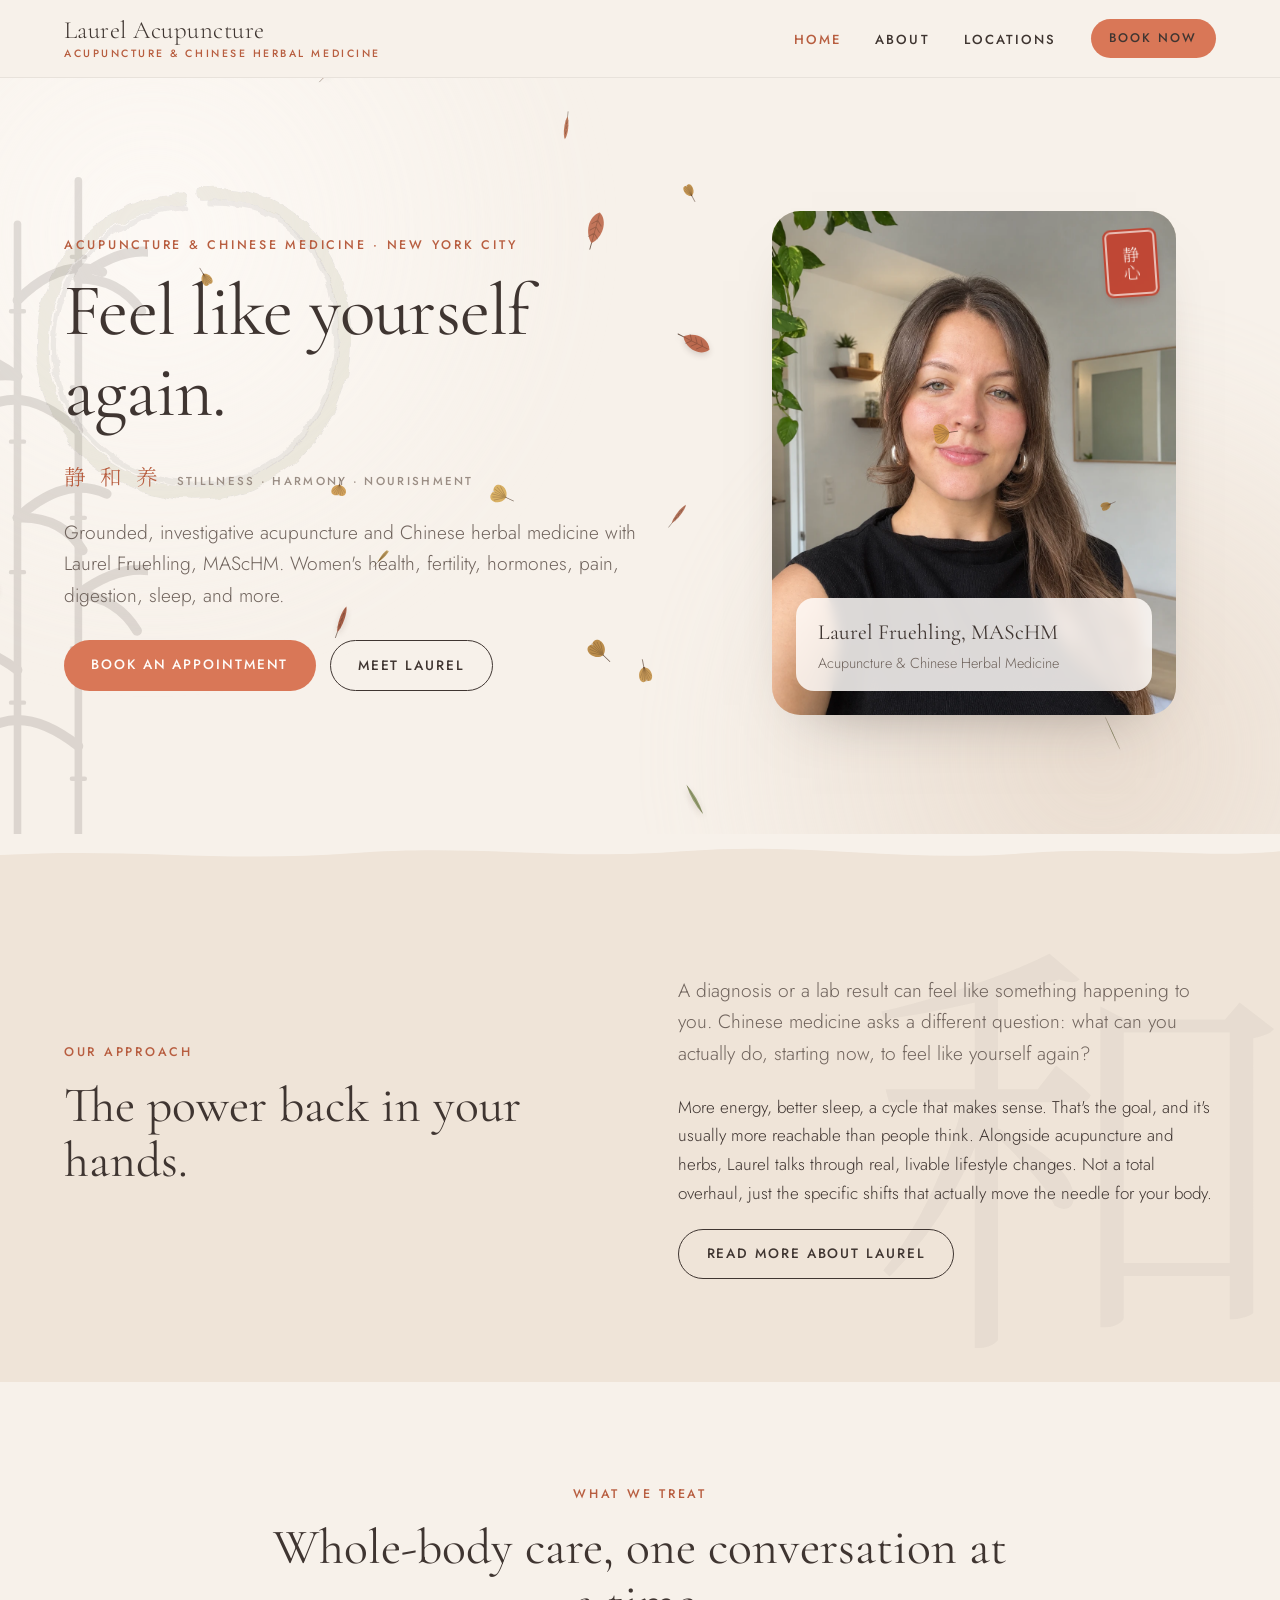
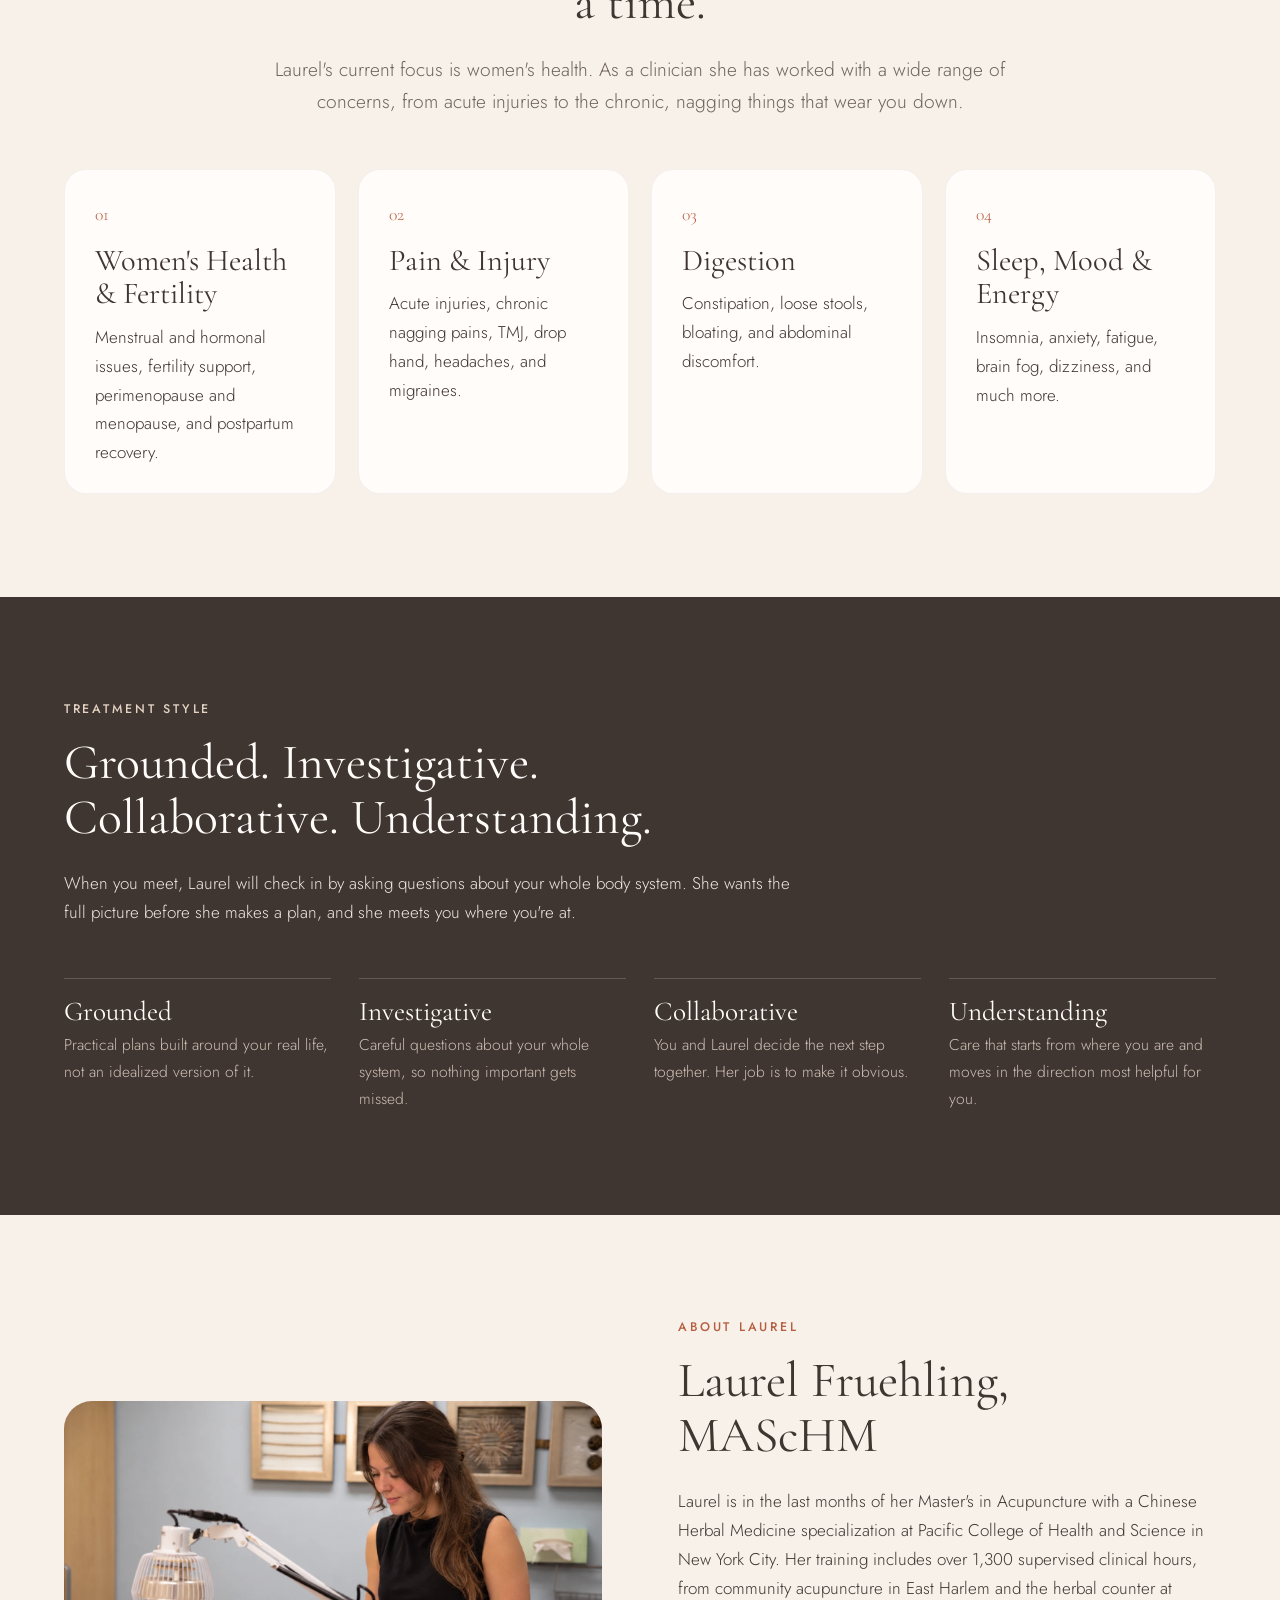
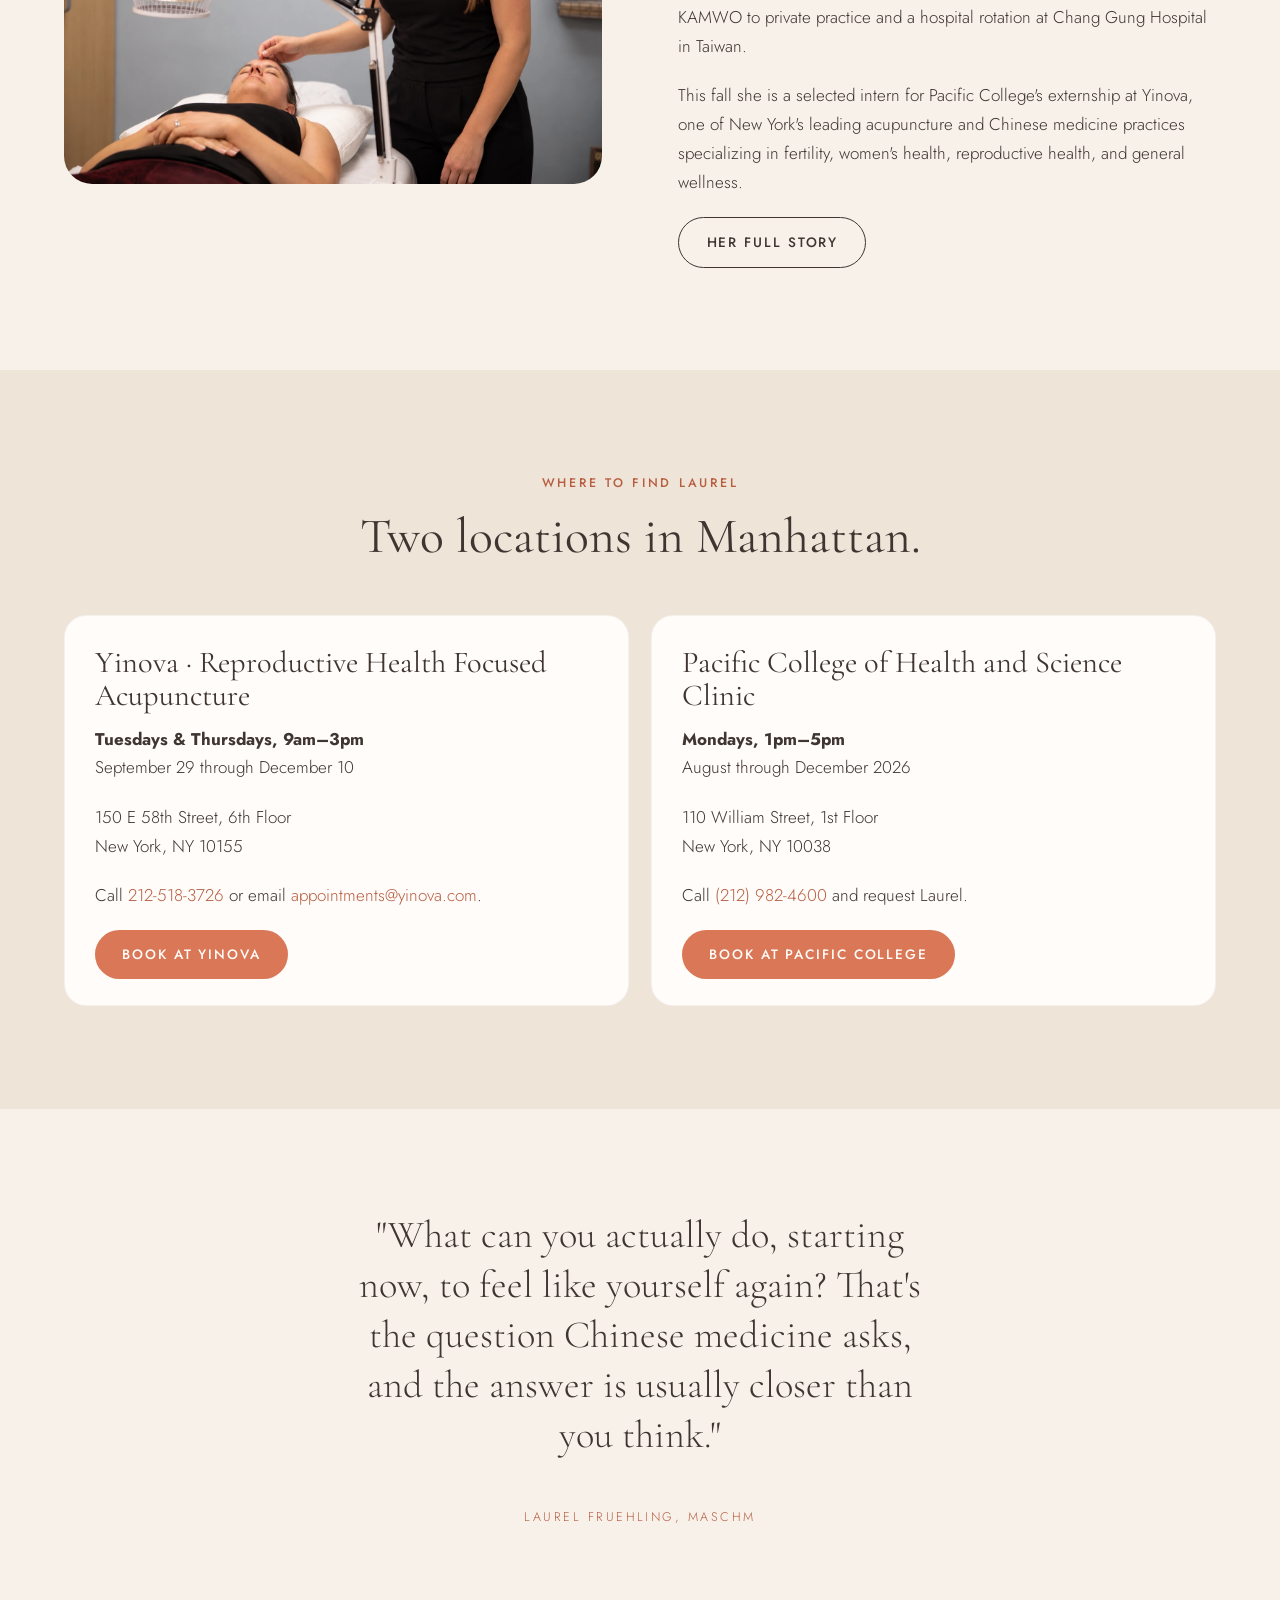
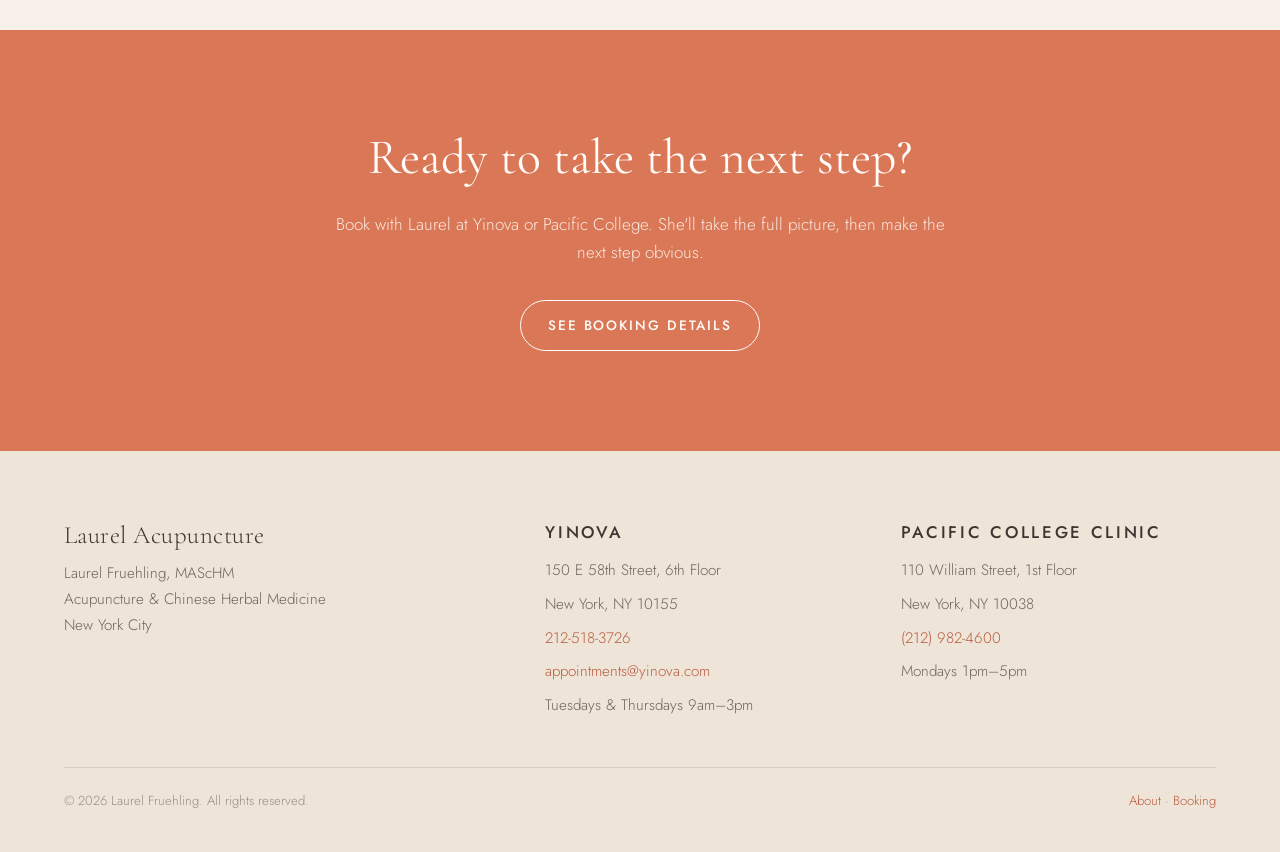
==== commit 9b17b7fd: "Add two treatment photos so the portrait no longer repeats Use a photo of Laurel treating a patient " ====
--- a/index.html
+++ b/index.html
@@ -172,7 +172,7 @@
     <section class="section">
       <div class="wrap two-col">
         <div class="rounded-img" data-reveal>
-          <img src="images/laurel-portrait.webp" class="crop-top" alt="Laurel Fruehling">
+          <img src="images/laurel-treatment-1.webp" alt="Laurel placing an acupuncture needle for a patient under a heat lamp">
         </div>
         <div data-reveal style="--i: 1">
           <p class="eyebrow">About Laurel</p>
--- a/css/styles.css
+++ b/css/styles.css
@@ -1148,3 +1148,11 @@
   display: block;
   line-height: 1;
 }
+
+.photo-wide {
+  aspect-ratio: 16 / 9;
+}
+
+.photo-wide img {
+  object-position: center 35%;
+}
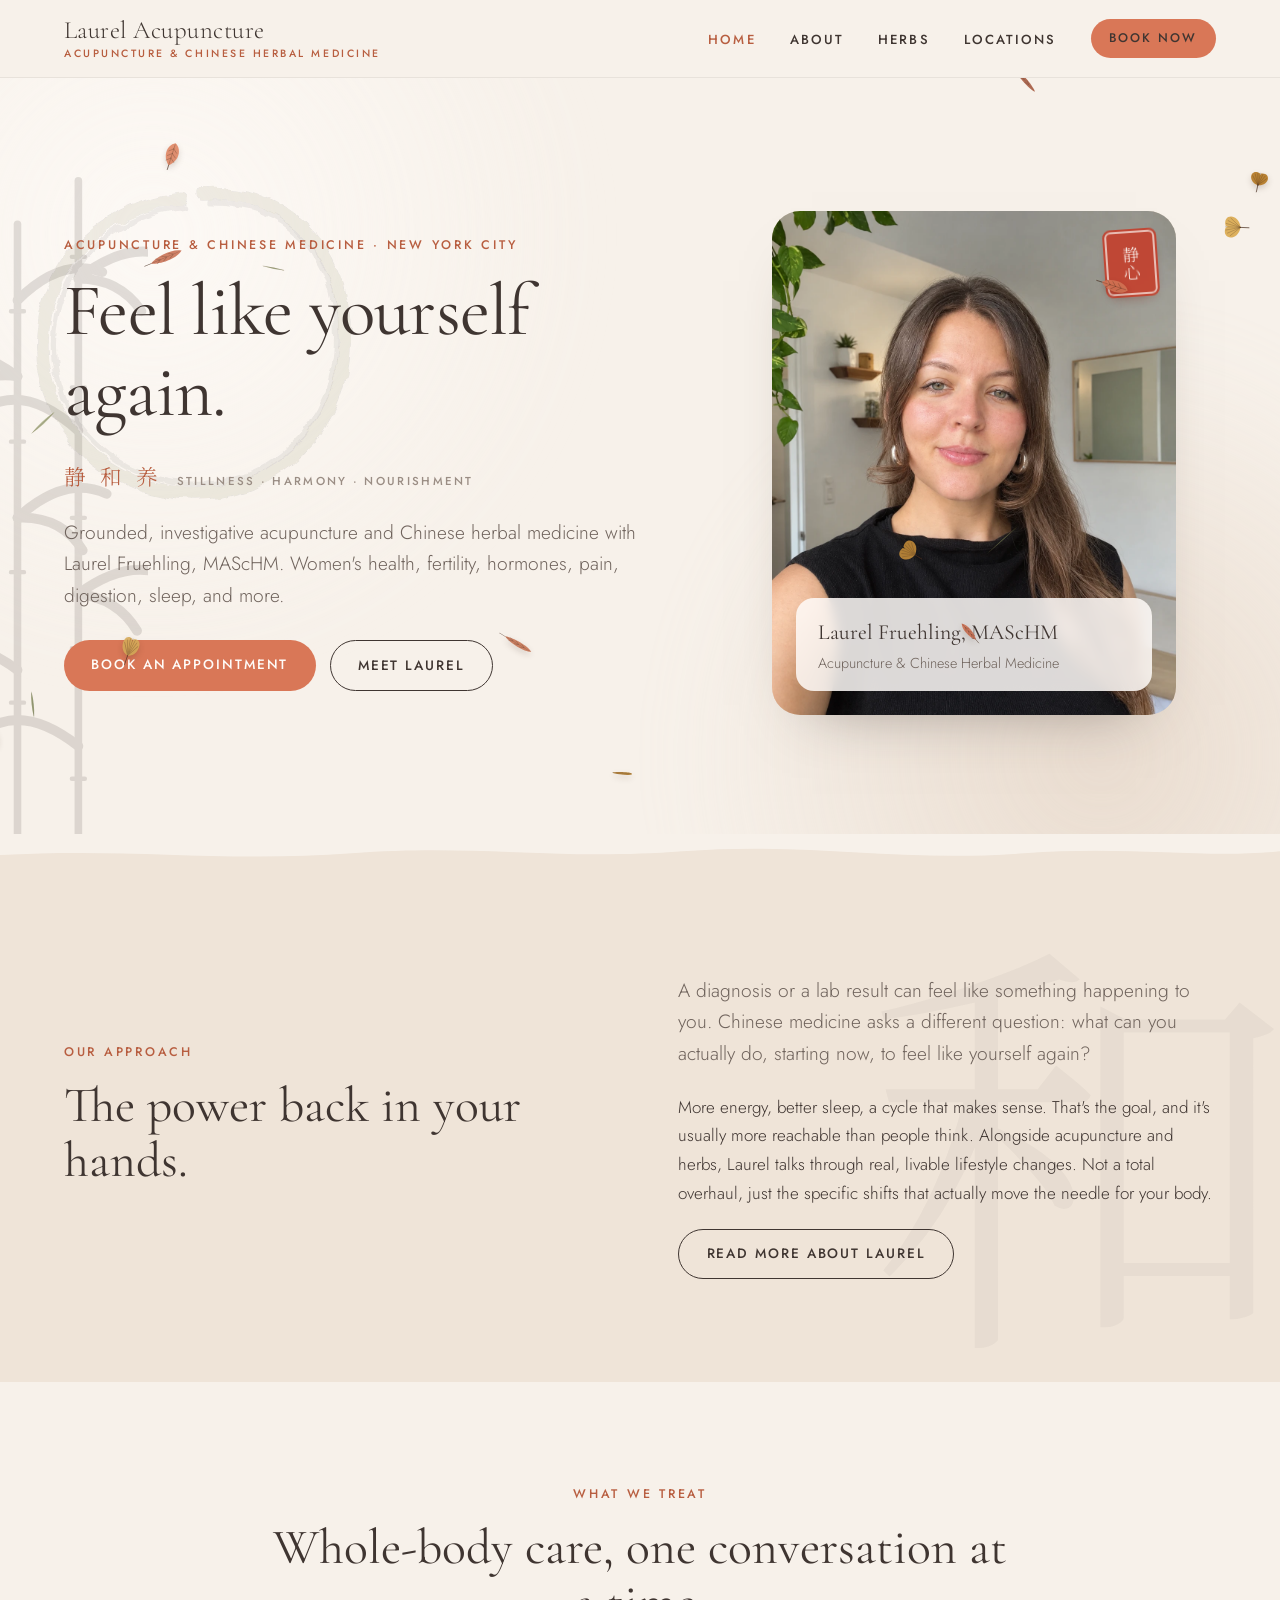
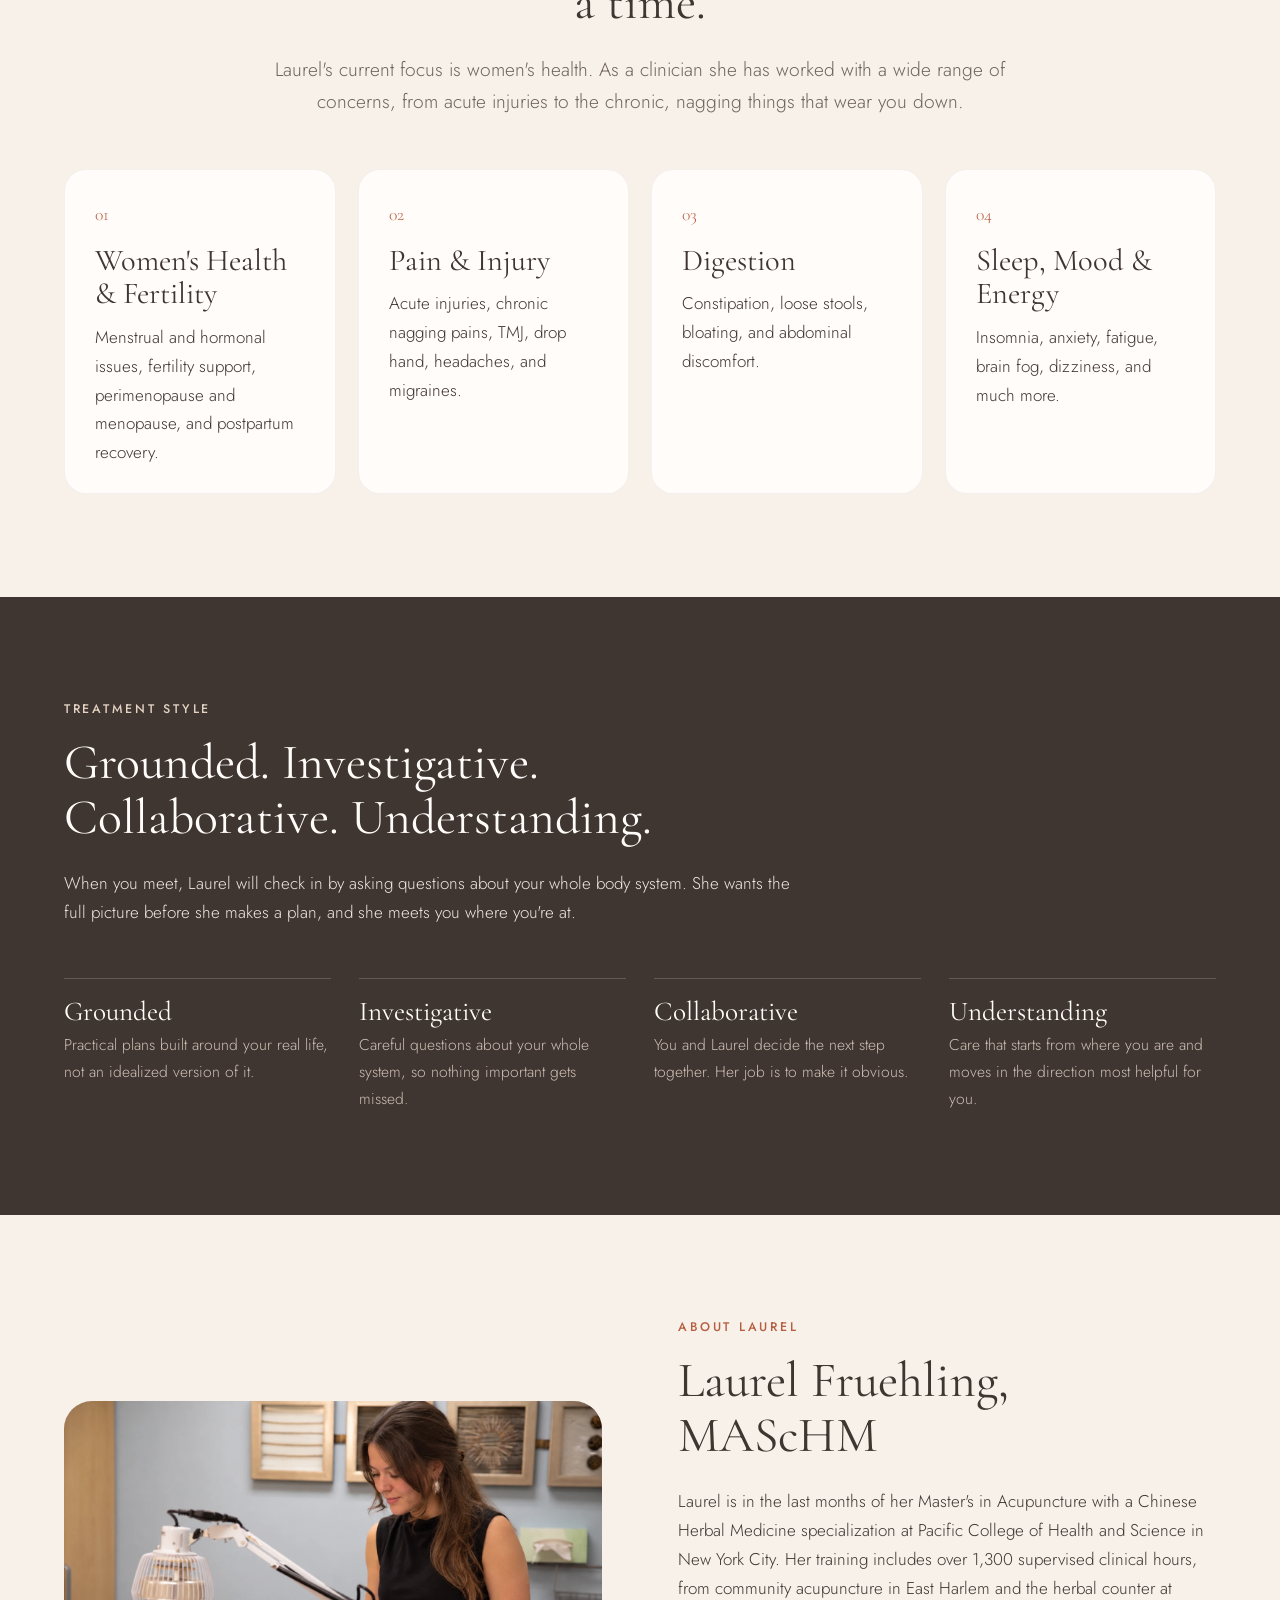
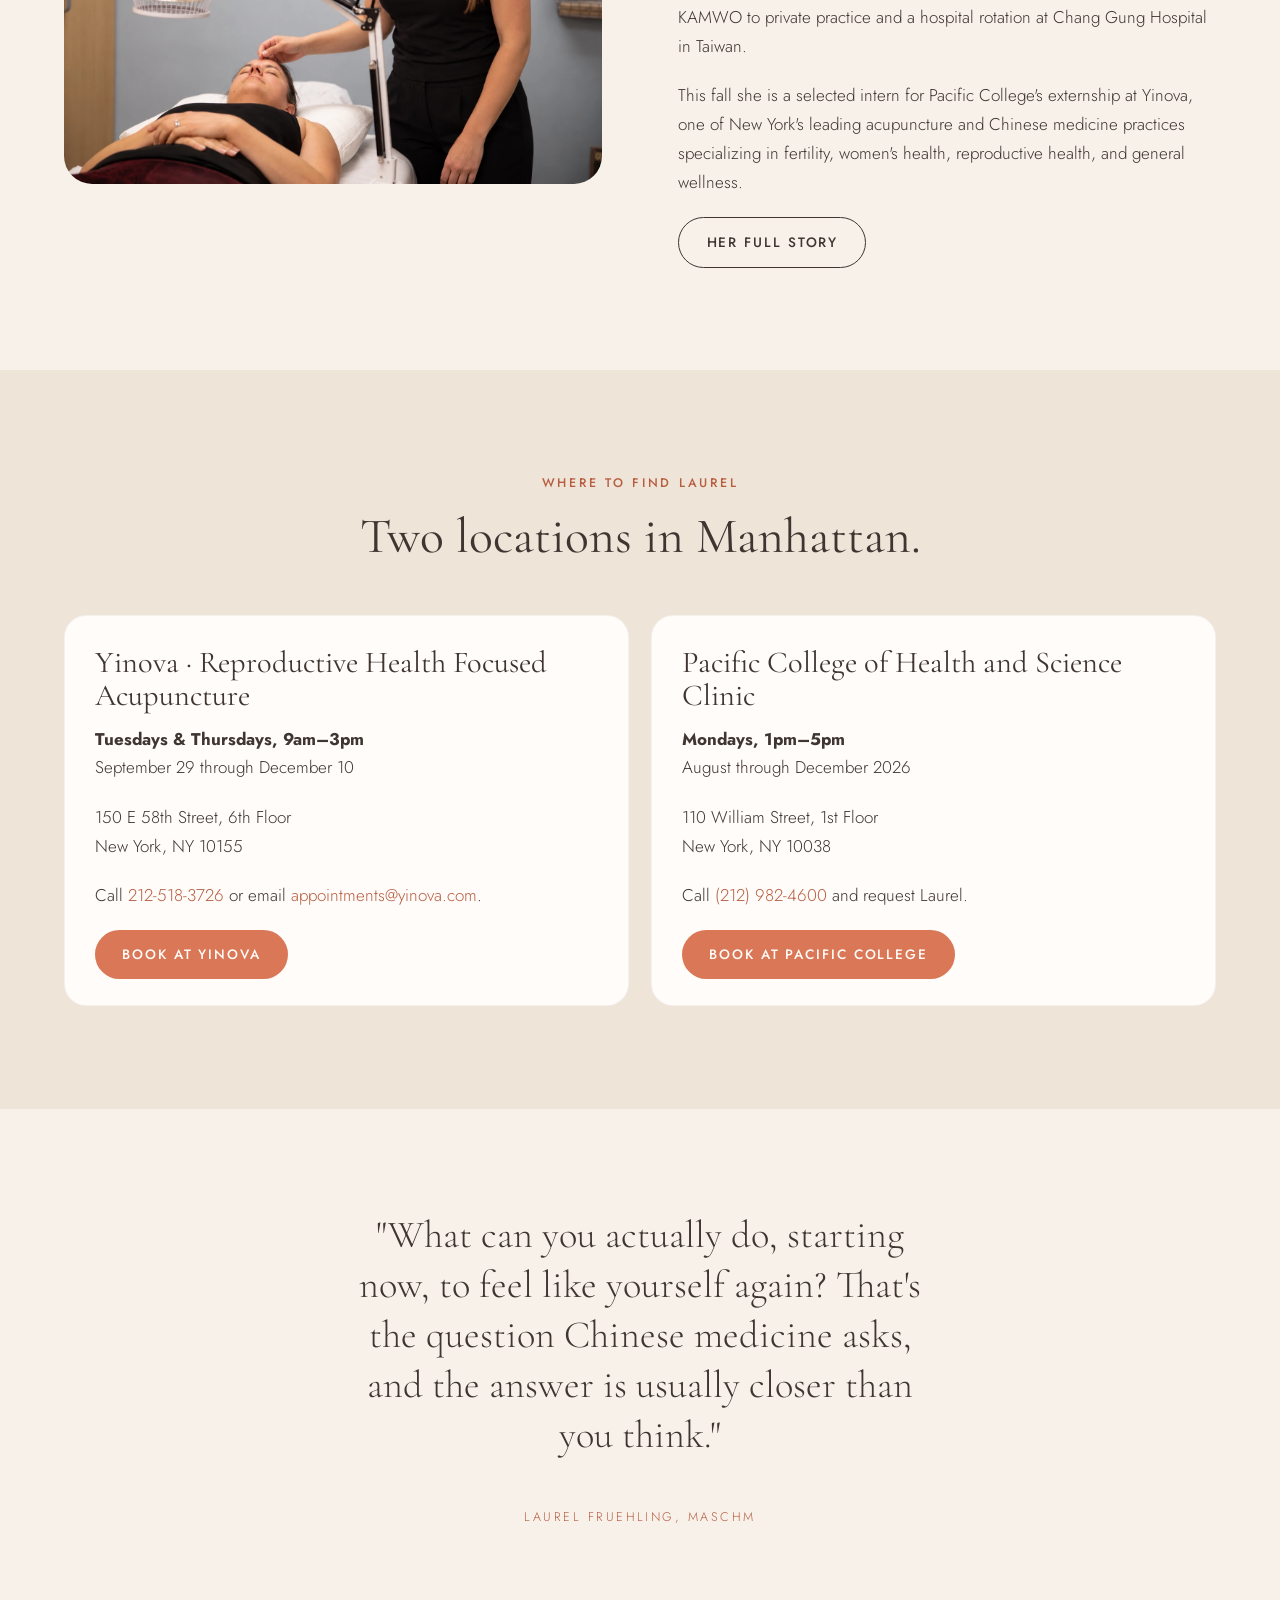
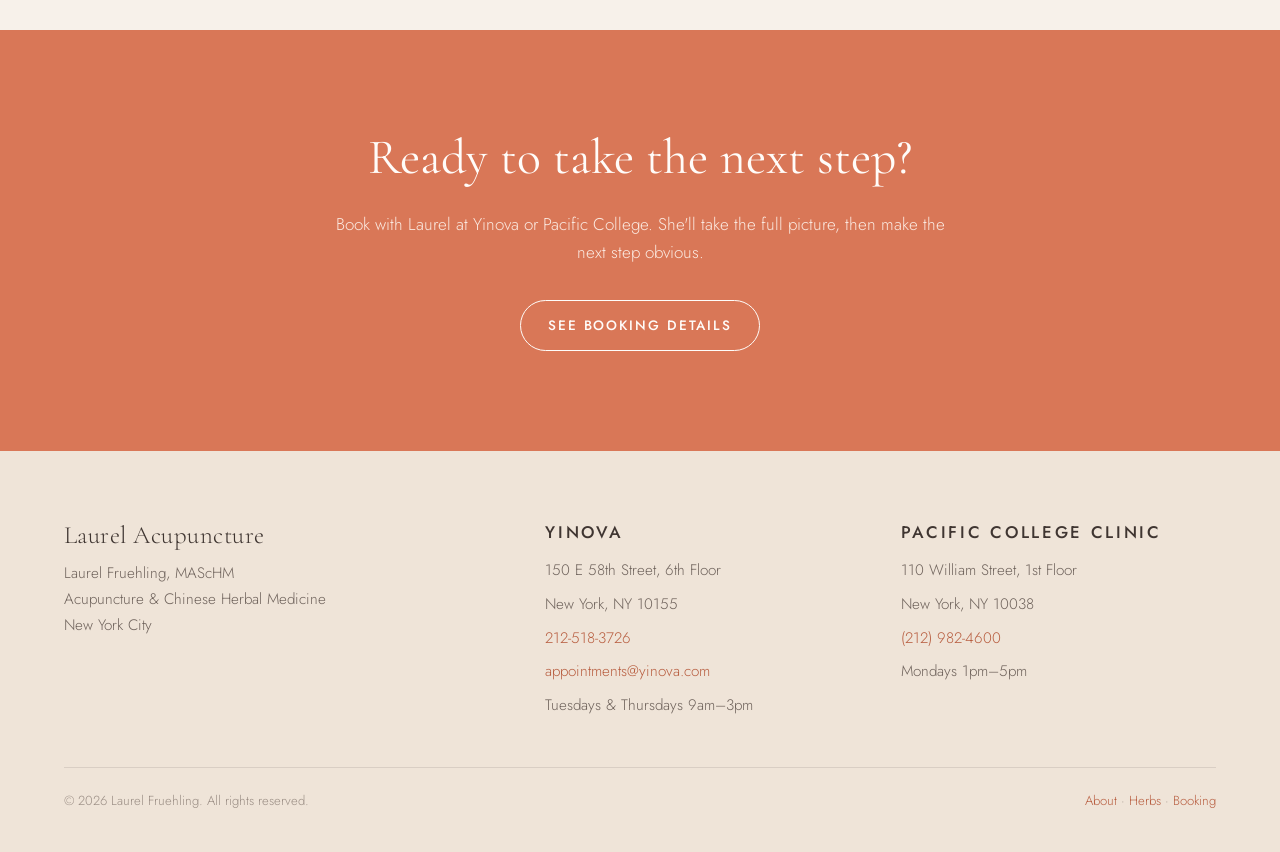
==== commit 29748565: "Add an herbal consultations page from Laurel's copy New herbal.html with the online herbal consultat" ====
--- a/index.html
+++ b/index.html
@@ -20,6 +20,7 @@
       <ul class="nav-links" id="nav-links">
         <li><a href="index.html" aria-current="page">Home</a></li>
         <li><a href="about.html">About</a></li>
+        <li><a href="herbal.html">Herbs</a></li>
         <li><a href="booking.html">Locations</a></li>
         <li><a class="btn btn-primary" href="booking.html">Book Now</a></li>
       </ul>
@@ -257,7 +258,7 @@
       </div>
       <div class="footer-bottom">
         <span>© 2026 Laurel Fruehling. All rights reserved.</span>
-        <span><a href="about.html">About</a> · <a href="booking.html">Booking</a></span>
+        <span><a href="about.html">About</a> · <a href="herbal.html">Herbs</a> · <a href="booking.html">Booking</a></span>
       </div>
     </div>
   </footer>
--- a/css/styles.css
+++ b/css/styles.css
@@ -1156,3 +1156,85 @@
 .photo-wide img {
   object-position: center 35%;
 }
+
+/* ---------- Herbal consultations page ---------- */
+
+.offer .soon {
+  display: inline-block;
+  margin-bottom: 16px;
+  padding: 5px 12px;
+  border-radius: 999px;
+  background: var(--cream-deep);
+  font-size: 0.7rem;
+  font-weight: 500;
+  letter-spacing: 0.16em;
+  text-transform: uppercase;
+  color: var(--terracotta-deep);
+}
+
+.offer-meta {
+  font-size: 0.78rem;
+  font-weight: 500;
+  letter-spacing: 0.18em;
+  text-transform: uppercase;
+  color: var(--ink-mute);
+}
+
+.offer .price {
+  font-family: var(--font-display);
+  font-size: 2.4rem;
+  line-height: 1;
+  color: var(--ink);
+}
+
+.offer .price span {
+  font-family: var(--font-body);
+  font-size: 0.95rem;
+  color: var(--ink-soft);
+}
+
+.photo-slot {
+  margin: 0;
+}
+
+.photo-slot figcaption {
+  margin-top: 14px;
+  font-size: 0.92rem;
+  color: var(--ink-soft);
+}
+
+.photo-placeholder {
+  aspect-ratio: 4 / 3;
+  display: grid;
+  place-items: center;
+  border: 1px dashed var(--sand-deep);
+  font-size: 0.78rem;
+  font-weight: 500;
+  letter-spacing: 0.2em;
+  text-transform: uppercase;
+  color: var(--ink-mute);
+}
+
+.testimonial {
+  margin: 0;
+}
+
+.testimonial p {
+  font-family: var(--font-display);
+  font-size: 1.5rem;
+  line-height: 1.35;
+}
+
+.testimonial .placeholder-text {
+  color: var(--ink-mute);
+  font-style: italic;
+}
+
+.testimonial cite {
+  display: block;
+  font-style: normal;
+  font-size: 0.78rem;
+  letter-spacing: 0.2em;
+  text-transform: uppercase;
+  color: var(--terracotta-deep);
+}
